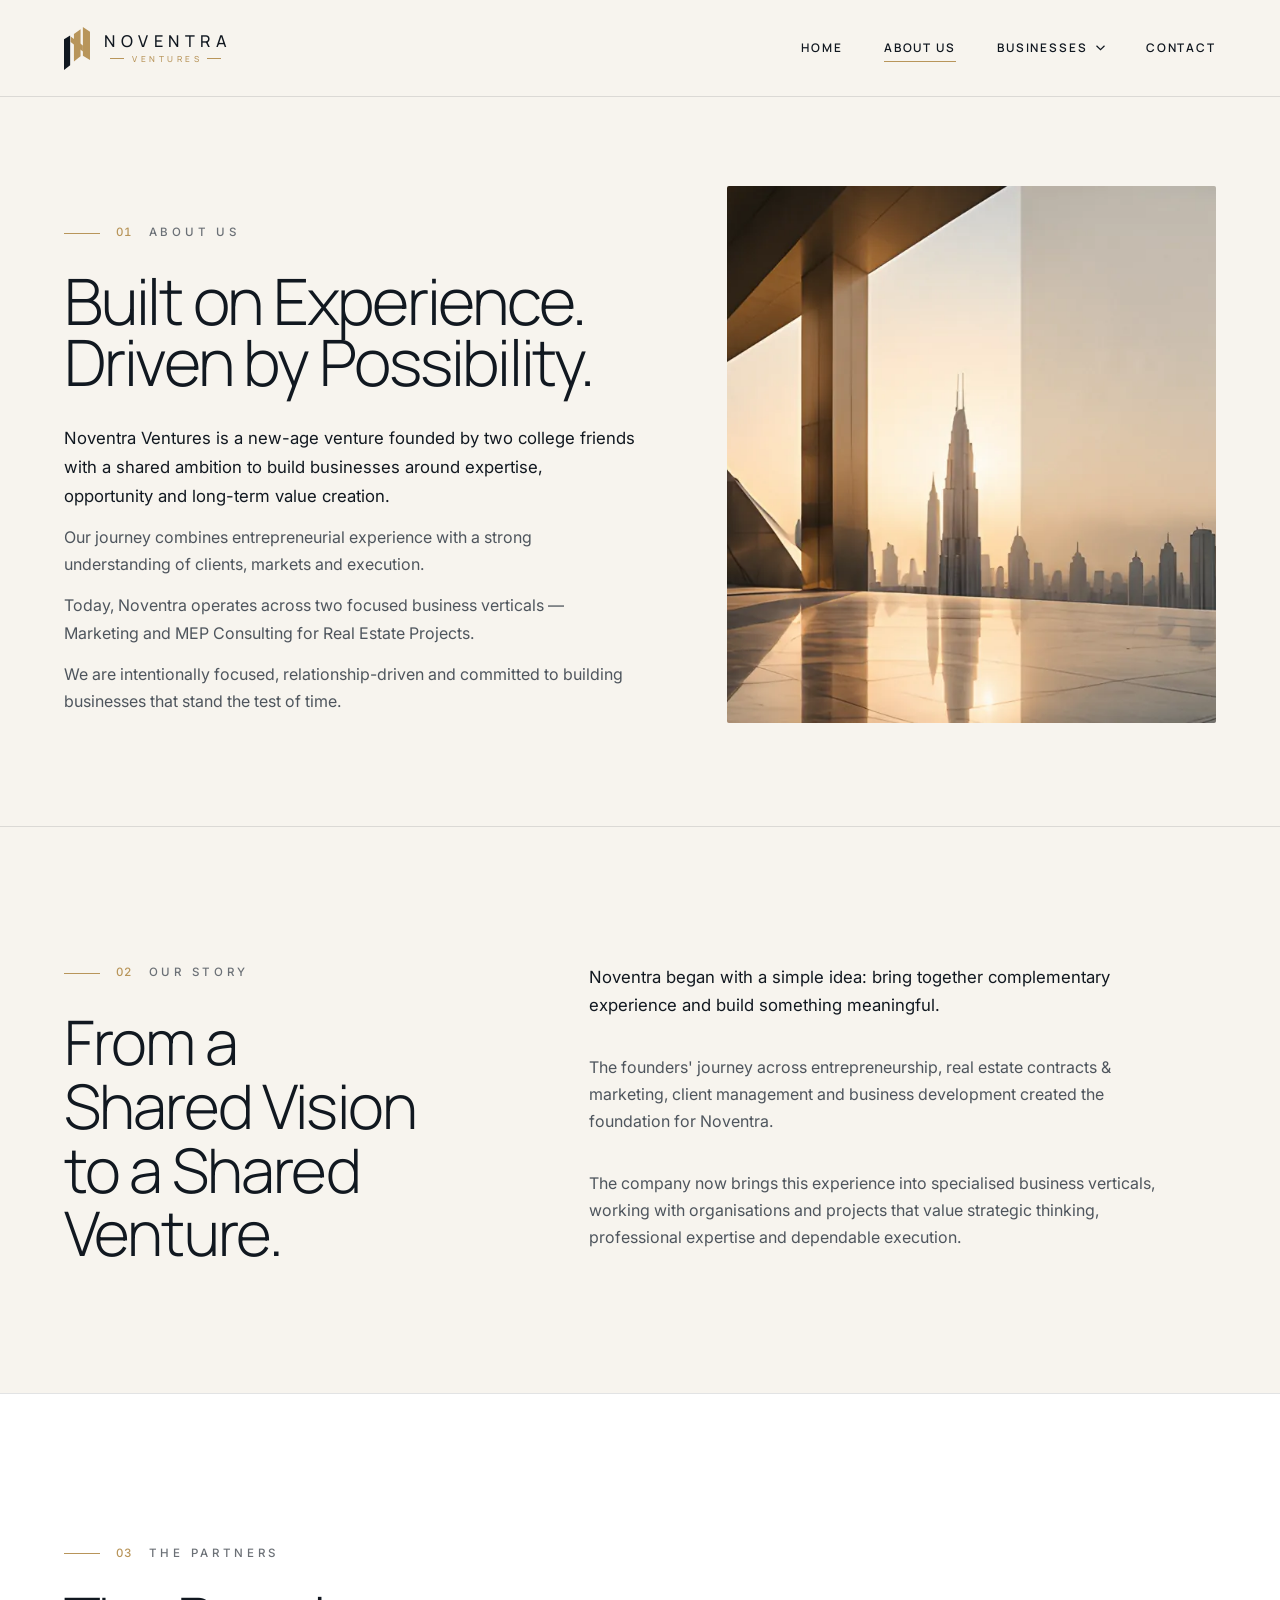
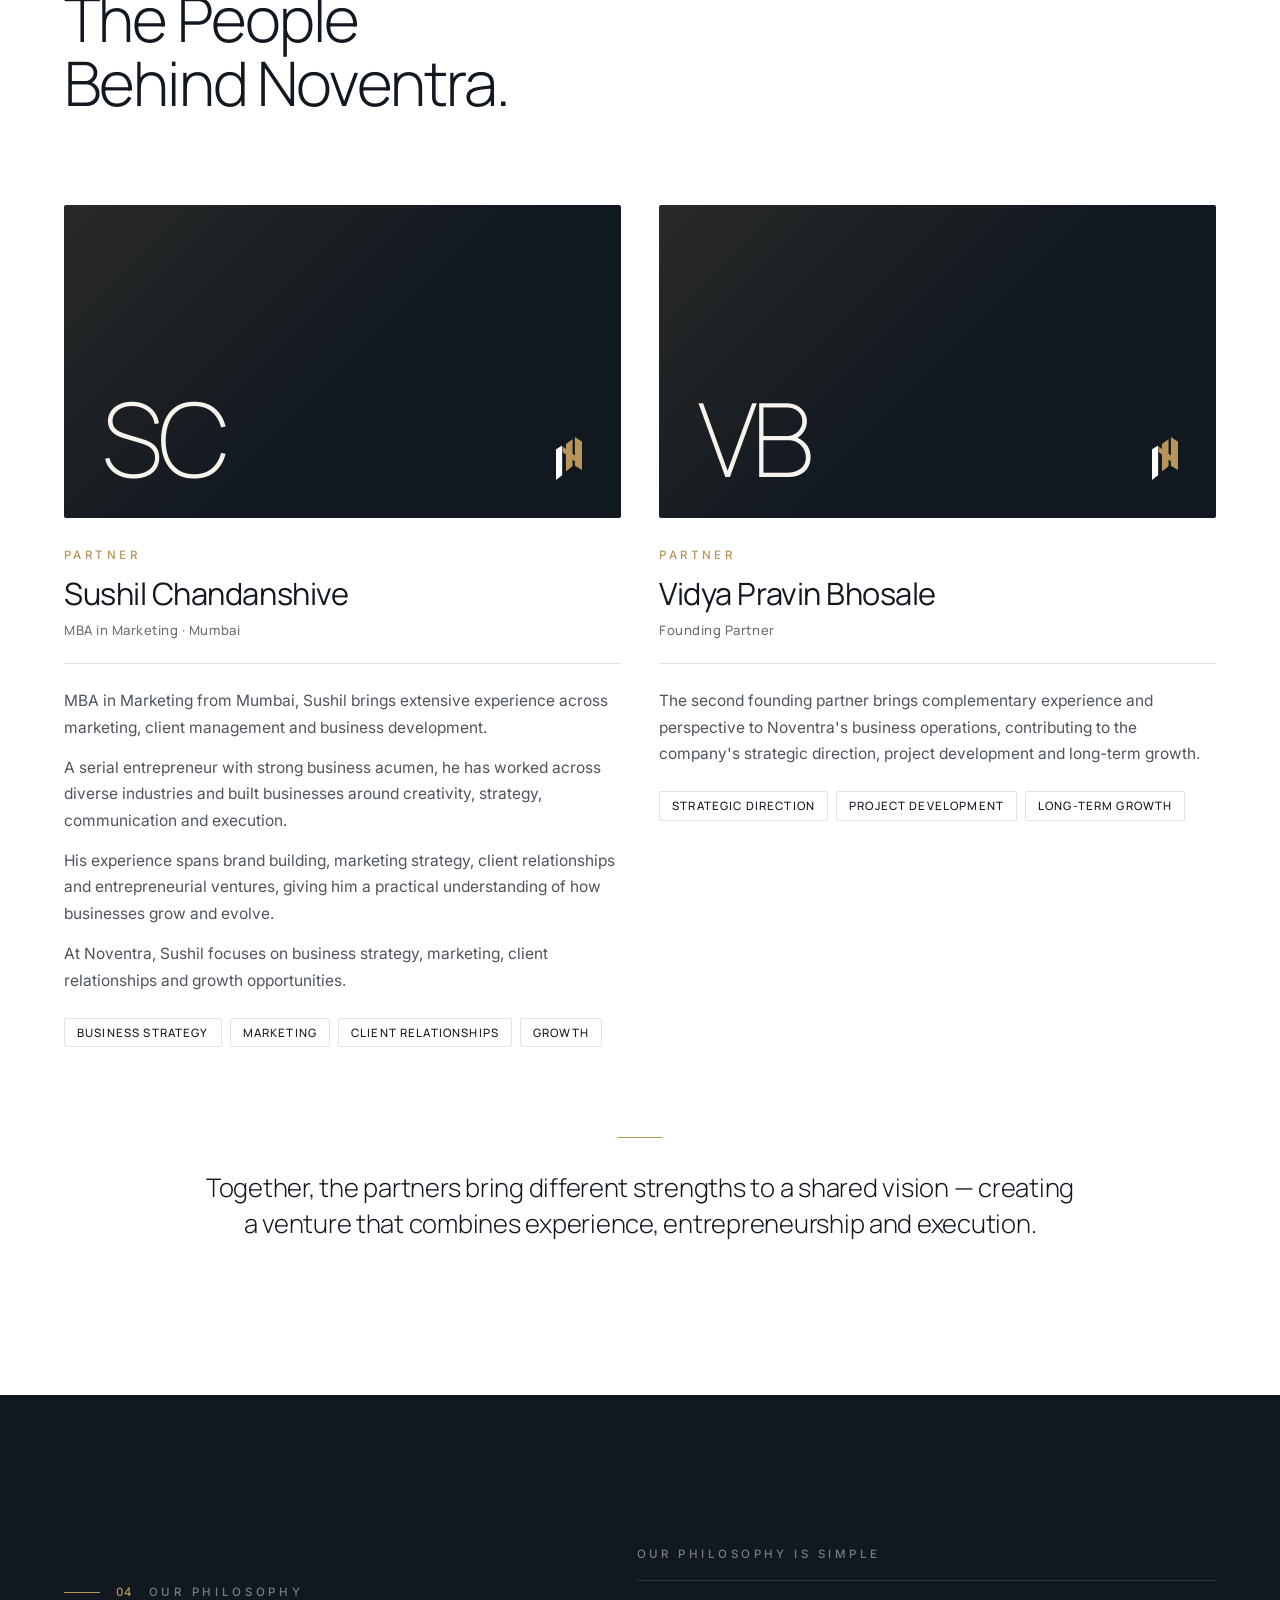
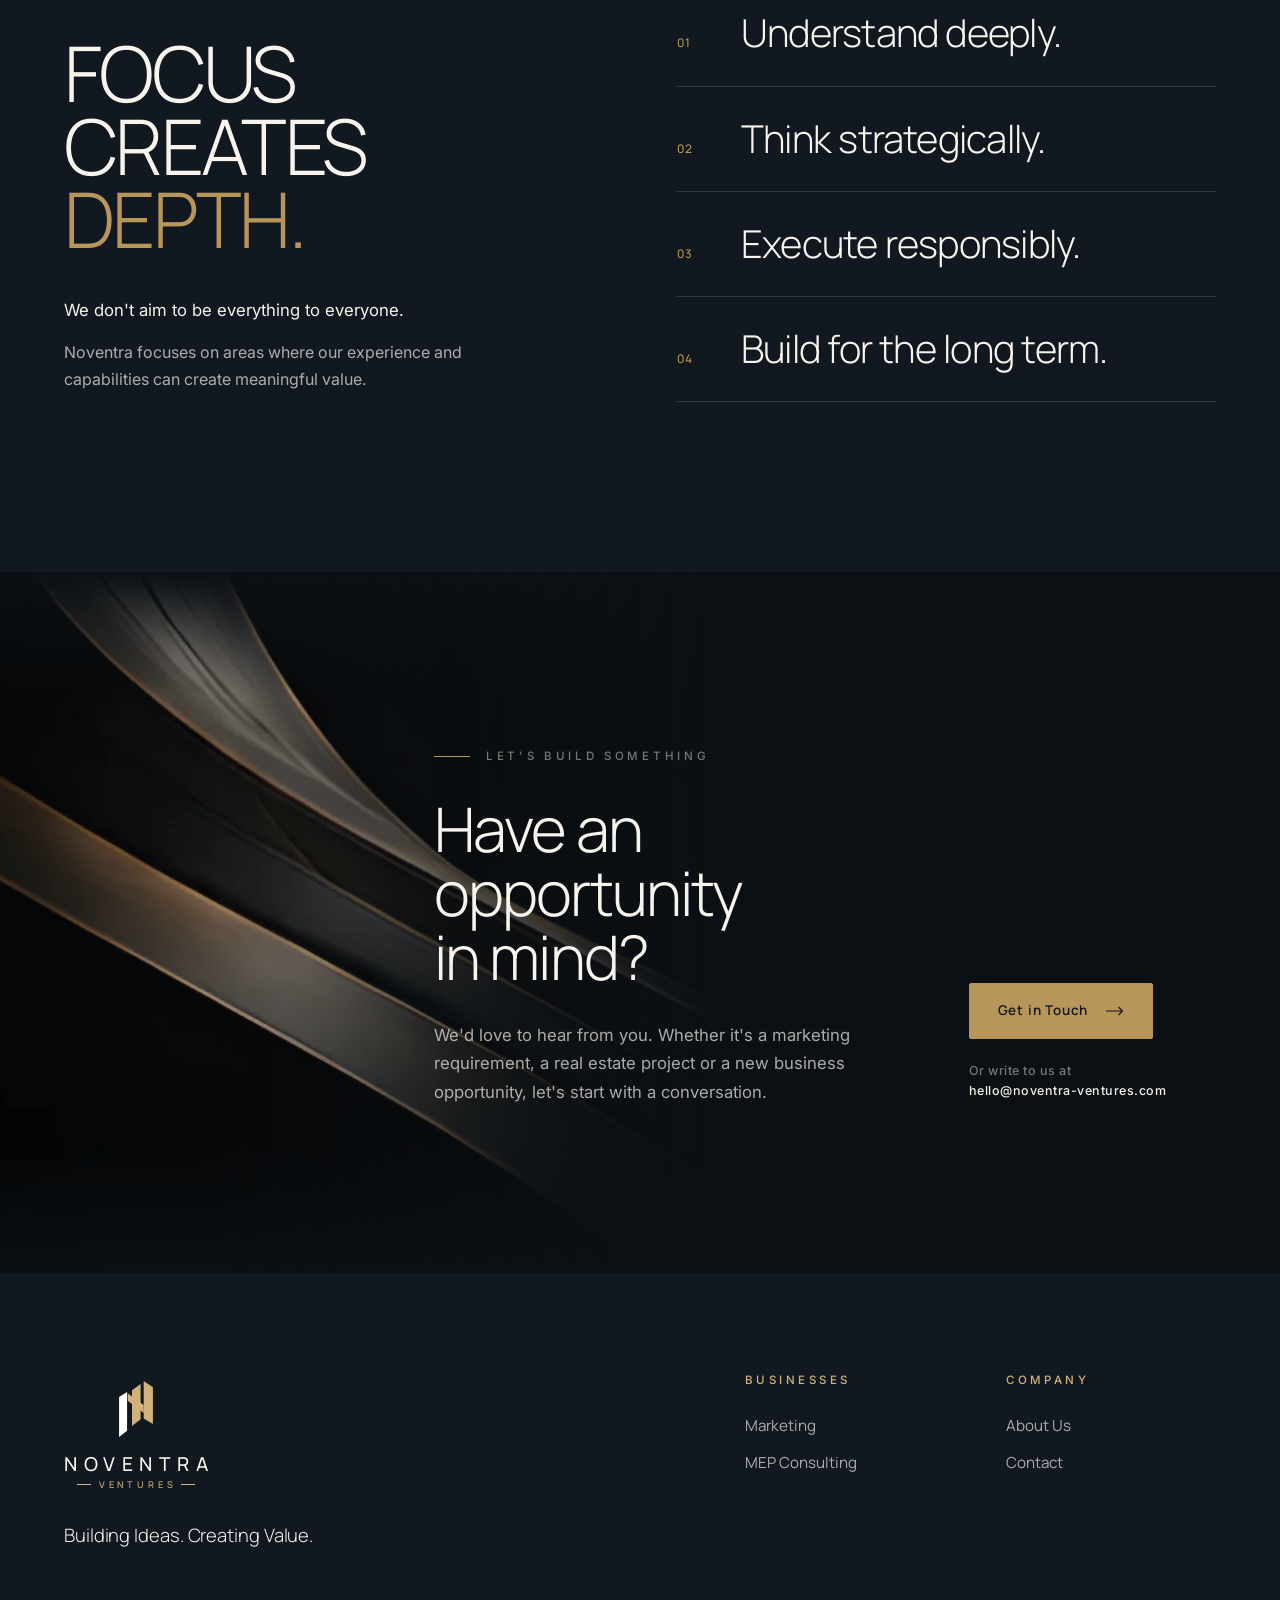
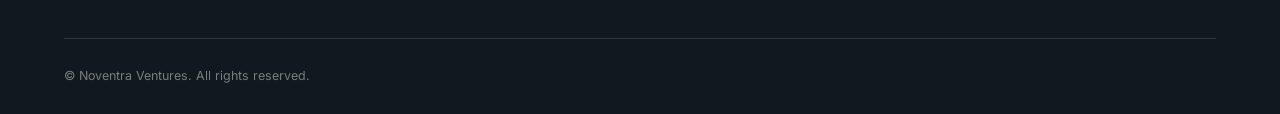
==== about.html @ 3c453032 "Add files via upload" ====
<!DOCTYPE html>
<html lang="en">
<head>
  <meta charset="utf-8">
  <meta name="viewport" content="width=device-width, initial-scale=1, viewport-fit=cover">
  <title>About Us — Noventra Ventures</title>
  <meta name="description" content="About Noventra Ventures: our introduction, our story, the partners and our philosophy.">
  <meta name="theme-color" content="#111820">
  <meta property="og:type" content="website">
  <meta property="og:title" content="About Us — Noventra Ventures">
  <meta property="og:description" content="About Noventra Ventures: our introduction, our story, the partners and our philosophy.">
  <meta property="og:image" content="assets/img/hero-1600.jpg">
  <meta name="twitter:card" content="summary_large_image">
  <link rel="icon" type="image/svg+xml" href="assets/img/noventra-symbol.svg">
  <link rel="preconnect" href="https://fonts.googleapis.com">
  <link rel="preconnect" href="https://fonts.gstatic.com" crossorigin>
  <link rel="stylesheet" href="https://fonts.googleapis.com/css2?family=Inter:wght@400;500;600&family=Manrope:wght@300;400;500;600;700&display=swap">
  <link rel="stylesheet" href="assets/css/styles.css">
  <script type="application/ld+json">
  {"@context": "https://schema.org", "@type": "Organization", "name": "Noventra Ventures", "slogan": "Create value. Build what lasts.", "email": "hello@noventra-ventures.com", "address": {"@type": "PostalAddress", "streetAddress": "B.C. 130786, Ajman Free Zone C1 Building, Ajman Free Zone", "addressLocality": "Ajman", "addressCountry": "AE"}}
  </script>
</head>
<body class="page-inner">
  <svg width="0" height="0" style="position:absolute" aria-hidden="true" focusable="false">
    <symbol id="nv-symbol" viewBox="0 0 49.44 81.8">
      <path class="nv-ink" d="M0 81.8V23.37l11.68-7.19v56.63z"/>
      <path class="nv-gold" d="M18.88 65.62V13.48l12.58-8.99v51.24z"/>
      <path class="nv-gold" d="M35.95 54.83V0l13.49 8.99v53.93z"/>
      <path class="nv-gold" d="M12.58 28.77l23.37 17.97V35.05L12.58 17.98z"/>
    </symbol>
  </svg>

  <a class="skip-link" href="#main">Skip to content</a>

  <header class="site-header">
    <div class="container site-header__inner">
      <a class="logo" href="index.html" aria-label="Noventra Ventures — home">
        <svg class="logo__symbol" aria-hidden="true"><use href="#nv-symbol"/></svg>
        <span class="logo__word" aria-hidden="true"><span class="logo__name">Noventra</span><span class="logo__sub">Ventures</span></span>
      </a>
      <nav class="nav" aria-label="Primary">
        <ul class="nav__list">
          <li><a class="nav__link" href="index.html">Home</a></li>
          <li><a class="nav__link" href="about.html" aria-current="page">About Us</a></li>
          <li class="nav__item" data-dropdown>
            <button class="nav__link" type="button" aria-expanded="false" aria-controls="dd-businesses">Businesses<svg class="chev" viewBox="0 0 9 6" aria-hidden="true"><path d="M.5.75 4.5 4.75 8.5.75" fill="none" stroke="currentColor" stroke-width="1.2"/></svg></button>
            <div class="dropdown" id="dd-businesses">
              <a href="marketing.html"><span>01</span>Marketing</a>
              <a href="mep.html"><span>02</span>MEP Consulting</a>
            </div>
          </li>
          <li><a class="nav__link" href="contact.html">Contact</a></li>
        </ul>
      </nav>
    </div>
  </header>

  <main id="main">
    <!-- 01 Introduction -->
    <section class="page-hero" aria-labelledby="page-title">
      <div class="container page-hero__grid">
        <div class="page-hero__text">
          <p class="eyebrow"><span class="eyebrow__index">01</span> About Us</p>
          <h1 class="display page-hero__title page-hero__title--long" id="page-title"><span>Built on Experience.</span><span>Driven by Possibility.</span></h1>
          <div class="intro-copy">
            <p class="lead">Noventra Ventures is a new-age venture founded by two college friends with a shared ambition to build businesses around expertise, opportunity and long-term value creation.</p>
            <p class="body">Our journey combines entrepreneurial experience with a strong understanding of clients, markets and execution.</p>
            <p class="body">Today, Noventra operates across two focused business verticals — Marketing and MEP Consulting for Real Estate Projects.</p>
            <p class="body">We are intentionally focused, relationship-driven and committed to building businesses that stand the test of time.</p>
          </div>
        </div>
        <div class="page-hero__media">
          <picture>
            <source type="image/webp" srcset="assets/img/who-700.webp 700w, assets/img/who-1200.webp 1200w" sizes="(max-width: 960px) 100vw, 45vw">
            <img src="assets/img/who-1200.jpg" srcset="assets/img/who-700.jpg 700w, assets/img/who-1200.jpg 1200w" sizes="(max-width: 960px) 100vw, 45vw" width="1200" height="1175" alt="A stone-clad terrace framing the Dubai skyline at sunrise" fetchpriority="high" style="object-position: 35% 50%">
          </picture>
        </div>
      </div>
    </section>

    <!-- 02 Our story -->
    <section class="story" aria-labelledby="story-title">
      <div class="container story__grid">
        <div>
          <p class="eyebrow reveal"><span class="eyebrow__index">02</span> Our Story</p>
          <h2 class="h2 reveal" id="story-title" data-delay="1"><span>From a Shared Vision</span><span>to a Shared Venture.</span></h2>
        </div>
        <div class="story__body">
          <p class="lead reveal">Noventra began with a simple idea: bring together complementary experience and build something meaningful.</p>
          <p class="body reveal" data-delay="1">The founders' journey across entrepreneurship, real estate contracts &amp; marketing, client management and business development created the foundation for Noventra.</p>
          <p class="body reveal" data-delay="1">The company now brings this experience into specialised business verticals, working with organisations and projects that value strategic thinking, professional expertise and dependable execution.</p>
        </div>
      </div>
    </section>

    <!-- 03 The partners -->
    <section class="partners" aria-labelledby="partners-title">
      <div class="container">
        <div class="partners__head">
          <p class="eyebrow reveal"><span class="eyebrow__index">03</span> The Partners</p>
          <h2 class="h2 reveal" id="partners-title" data-delay="1"><span>The People</span><span>Behind Noventra.</span></h2>
        </div>

        <div class="partners__grid">
          <article class="partner reveal" aria-labelledby="partner-sushil">
            <div class="partner__mark" aria-hidden="true">
              <span class="partner__initials">SC</span>
              <svg class="partner__symbol"><use href="#nv-symbol"/></svg>
            </div>
            <div class="partner__body">
              <p class="partner__role">Partner</p>
              <h3 class="partner__name" id="partner-sushil">Sushil Chandanshive</h3>
              <p class="partner__cred">MBA in Marketing · Mumbai</p>
              <div class="partner__text">
                <p>MBA in Marketing from Mumbai, Sushil brings extensive experience across marketing, client management and business development.</p>
                <p>A serial entrepreneur with strong business acumen, he has worked across diverse industries and built businesses around creativity, strategy, communication and execution.</p>
                <p>His experience spans brand building, marketing strategy, client relationships and entrepreneurial ventures, giving him a practical understanding of how businesses grow and evolve.</p>
                <p>At Noventra, Sushil focuses on business strategy, marketing, client relationships and growth opportunities.</p>
              </div>
              <ul class="partner__focus" aria-label="Focus areas">
                <li>Business Strategy</li><li>Marketing</li><li>Client Relationships</li><li>Growth</li>
              </ul>
            </div>
          </article>

          <article class="partner reveal" data-delay="2" aria-labelledby="partner-vidya">
            <div class="partner__mark" aria-hidden="true">
              <span class="partner__initials">VB</span>
              <svg class="partner__symbol"><use href="#nv-symbol"/></svg>
            </div>
            <div class="partner__body">
              <p class="partner__role">Partner</p>
              <h3 class="partner__name" id="partner-vidya">Vidya Pravin Bhosale</h3>
              <p class="partner__cred">Founding Partner</p>
              <div class="partner__text">
                <p>The second founding partner brings complementary experience and perspective to Noventra's business operations, contributing to the company's strategic direction, project development and long-term growth.</p>
              </div>
              <ul class="partner__focus" aria-label="Focus areas">
                <li>Strategic Direction</li><li>Project Development</li><li>Long-Term Growth</li>
              </ul>
            </div>
          </article>
        </div>

        <p class="partners__together reveal">Together, the partners bring different strengths to a shared vision — creating a venture that combines experience, entrepreneurship and execution.</p>
      </div>
    </section>

    <!-- 04 Our philosophy -->
    <section class="philosophy on-dark" aria-labelledby="philosophy-title">
      <div class="container philosophy__grid">
        <div class="philosophy__intro">
          <p class="eyebrow reveal"><span class="eyebrow__index">04</span> Our Philosophy</p>
          <h2 class="display philosophy__title reveal" id="philosophy-title" data-delay="1"><span>Focus</span><span>Creates</span><span class="accent">Depth.</span></h2>
          <p class="lead reveal" data-delay="2">We don't aim to be everything to everyone.</p>
          <p class="body reveal" data-delay="2">Noventra focuses on areas where our experience and capabilities can create meaningful value.</p>
        </div>
        <div class="philosophy__principles reveal" data-delay="2">
          <p class="philosophy__label">Our philosophy is simple</p>
          <ol>
            <li><span>01</span>Understand deeply.</li>
            <li><span>02</span>Think strategically.</li>
            <li><span>03</span>Execute responsibly.</li>
            <li><span>04</span>Build for the long term.</li>
          </ol>
        </div>
      </div>
    </section>

    <section class="cta cta-band on-dark" id="talk" data-tone="dark" aria-labelledby="talk-title">
      <div class="cta__media" aria-hidden="true">
        <picture>
          <source type="image/webp" srcset="assets/img/cta-1000.webp">
          <img src="assets/img/cta-1000.jpg" width="1000" height="690" alt="" loading="lazy" decoding="async">
        </picture>
      </div>
      <div class="container cta-band__grid">
        <div class="cta-band__copy">
          <p class="eyebrow reveal">Let's Build Something</p>
          <h2 class="h2 reveal" id="talk-title" data-delay="1"><span>Have an opportunity</span><span>in mind?</span></h2>
          <p class="lead reveal" data-delay="2">We'd love to hear from you. Whether it's a marketing requirement, a real estate project or a new business opportunity, let's start with a conversation.</p>
        </div>
        <div class="cta-band__action reveal" data-delay="2">
          <a class="btn btn--gold" href="contact.html">Get in Touch <svg class="arrow" viewBox="0 0 18 10" aria-hidden="true"><path d="M0 5h16.5M12.5 1l4 4-4 4" fill="none" stroke="currentColor" stroke-width="1.2"/></svg></a>
          <p class="cta-band__mail">Or write to us at<br><span>hello@noventra-ventures.com</span></p>
        </div>
      </div>
    </section>
  </main>

  <footer class="site-footer on-dark">
    <div class="container">
      <div class="footer__grid">
        <div class="footer__brand">
          <a class="logo logo--reverse logo--stacked" href="index.html" aria-label="Noventra Ventures — home">
        <svg class="logo__symbol" aria-hidden="true"><use href="#nv-symbol"/></svg>
        <span class="logo__word" aria-hidden="true"><span class="logo__name">Noventra</span><span class="logo__sub">Ventures</span></span>
      </a>
          <p class="footer__tagline">Building Ideas. Creating Value.</p>
        </div>
        <div class="footer__col">
          <h2>Businesses</h2>
          <ul>
            <li><a href="marketing.html">Marketing</a></li>
            <li><a href="mep.html">MEP Consulting</a></li>
          </ul>
        </div>
        <div class="footer__col">
          <h2>Company</h2>
          <ul>
            <li><a href="about.html">About Us</a></li>
            <li><a href="contact.html">Contact</a></li>
          </ul>
        </div>
      </div>
      <div class="footer__bar">
        <p>© Noventra Ventures. All rights reserved.</p>
      </div>
    </div>
  </footer>

  <script src="assets/js/main.js" defer></script>
</body>
</html>
---- assets/css/styles.css ----
/* =========================================================================
   Noventra Ventures — Homepage
   Layout concept: an architectural 12-column grid where ivory editorial
   space alternates with ink "vault" sections; type carries the weight,
   imagery is cropped like architectural plates, gold appears only as rule,
   numeral and single action.
   ========================================================================= */

:root {
  /* Brand palette (Brand Guidelines v1.0) */
  --ink: #111820;            /* Noventra Ink — headings, navigation, dark surfaces */
  --ink-deep: #0B1015;       /* deeper ink for layered dark sections */
  --gold: #B8955A;           /* Champagne Gold — rules, highlights, key action */
  --gold-light: #D1B27A;     /* Light Gold — emphasis on dark */
  --ivory: #F7F4EE;          /* Warm Ivory — primary editorial ground */
  --white: #FFFFFF;          /* Pure White — clean surfaces */
  --mist: #EEEAE1;           /* Mist — secondary surfaces, dividers */

  /* Derived neutrals (hue-biased toward ink) */
  --text: #111820;
  --text-muted: #4E555D;
  --text-soft: #6B7076;
  --on-dark: #F7F4EE;
  --on-dark-muted: rgba(247, 244, 238, 0.68);
  --on-dark-soft: rgba(247, 244, 238, 0.46);
  --rule: rgba(17, 24, 32, 0.12);
  --rule-dark: rgba(247, 244, 238, 0.14);

  /* Type */
  --font-display: "Manrope", "Avenir Next", "Segoe UI", system-ui, sans-serif;
  --font-body: "Inter", "Helvetica Neue", Arial, system-ui, sans-serif;

  --fs-hero: clamp(3.4rem, 8.2vw, 7.75rem);
  --fs-display: clamp(3.1rem, 7vw, 6.75rem);
  --fs-h2: clamp(2.4rem, 4.8vw, 4.4rem);
  --fs-h3: clamp(1.15rem, 1.4vw, 1.35rem);
  --fs-lead: clamp(1.05rem, 1.2vw, 1.2rem);
  --fs-body: 1rem;
  --fs-small: 0.875rem;
  --fs-label: 0.72rem;

  /* Space & grid */
  --gutter: clamp(20px, 5vw, 80px);
  --maxw: 1400px;
  --section-y: clamp(96px, 12vw, 176px);
  --radius: 2px;
  --header-h: 96px;

  /* Motion */
  --ease: cubic-bezier(0.22, 0.61, 0.36, 1);
  --dur: 200ms;
  --dur-slow: 250ms;

  color-scheme: light;
}

/* ---------- Base ---------- */
*, *::before, *::after { box-sizing: border-box; }
html { scroll-behavior: smooth; -webkit-text-size-adjust: 100%; }
body {
  margin: 0;
  background: var(--ivory);
  color: var(--text);
  font-family: var(--font-body);
  font-size: var(--fs-body);
  line-height: 1.7;
  -webkit-font-smoothing: antialiased;
  -moz-osx-font-smoothing: grayscale;
  text-rendering: optimizeLegibility;
  overflow-x: hidden;
}
img { display: block; max-width: 100%; height: auto; }
a { color: inherit; text-decoration: none; }
h1, h2, h3, p, ul { margin: 0; }
ul { padding: 0; list-style: none; }
button { font: inherit; color: inherit; background: none; border: 0; cursor: pointer; padding: 0; }
:focus-visible { outline: 1px solid var(--gold); outline-offset: 4px; }
::selection { background: var(--gold-light); color: var(--ink); }

.visually-hidden {
  position: absolute !important; width: 1px; height: 1px; overflow: hidden;
  clip: rect(0 0 0 0); clip-path: inset(50%); white-space: nowrap;
}
.skip-link {
  position: fixed; top: 12px; left: 12px; z-index: 200;
  padding: 12px 18px; background: var(--ink); color: var(--ivory);
  font: 600 var(--fs-small)/1 var(--font-display); letter-spacing: .04em;
  transform: translateY(-160%); transition: transform var(--dur) var(--ease);
}
.skip-link:focus { transform: none; }

.container {
  width: 100%;
  max-width: calc(var(--maxw) + var(--gutter) * 2);
  margin-inline: auto;
  padding-inline: var(--gutter);
}

/* ---------- Typographic components ---------- */
.eyebrow {
  display: inline-flex; align-items: center; gap: 16px;
  font: 500 var(--fs-label)/1 var(--font-body);
  letter-spacing: 0.32em; text-transform: uppercase;
  color: var(--text-soft);
}
.eyebrow::before {
  content: ""; width: 36px; height: 1px; background: var(--gold); flex: none;
}
.eyebrow__index { color: var(--gold); letter-spacing: .12em; font-variant-numeric: tabular-nums; }
.on-dark .eyebrow { color: var(--on-dark-soft); }

.display {
  font-family: var(--font-display);
  font-weight: 300;
  letter-spacing: -0.035em;
  line-height: 0.95;
  text-wrap: balance;
}
.h2 {
  font-family: var(--font-display);
  font-weight: 300;
  font-size: var(--fs-h2);
  line-height: 1.04;
  letter-spacing: -0.03em;
  text-wrap: balance;
}
.h2 span { display: block; }
.lead { font-size: var(--fs-lead); line-height: 1.7; color: var(--text-muted); max-width: 34em; }
.body { color: var(--text-muted); max-width: 36em; }
.on-dark .lead, .on-dark .body { color: var(--on-dark-muted); }

.rule-gold { display: block; width: 44px; height: 1px; background: var(--gold); }

/* ---------- Buttons & links ---------- */
.btn {
  --btn-bg: var(--ink); --btn-fg: var(--ivory); --btn-arrow: var(--gold-light);
  display: inline-flex; align-items: center; gap: 18px;
  min-height: 56px; padding: 0 28px;
  background: var(--btn-bg); color: var(--btn-fg);
  border: 1px solid var(--btn-bg); border-radius: var(--radius);
  font: 600 0.84rem/1 var(--font-display); letter-spacing: 0.06em;
  transition: background-color var(--dur) var(--ease), color var(--dur) var(--ease), border-color var(--dur) var(--ease);
}
.btn:hover { --btn-bg: #1E2833; }
.btn--gold { --btn-bg: var(--gold); --btn-fg: var(--ink); --btn-arrow: var(--ink); }
.btn--gold:hover { --btn-bg: var(--gold-light); }
.btn--outline {
  background: transparent; color: var(--ink); border-color: rgba(17,24,32,.28); --btn-arrow: var(--ink);
}
.btn--outline:hover { border-color: var(--ink); background: transparent; }

.arrow {
  width: 18px; height: 10px; flex: none; color: var(--btn-arrow, currentColor);
  transition: transform var(--dur) var(--ease);
}
.btn:hover .arrow, .link:hover .arrow, .card:hover .link .arrow { transform: translateX(5px); }

.link {
  position: relative; display: inline-flex; align-items: center; gap: 14px;
  padding-block: 10px;
  font: 600 0.84rem/1 var(--font-display); letter-spacing: 0.06em;
  color: var(--ink);
}
.link::after {
  content: ""; position: absolute; left: 0; right: 0; bottom: 0; height: 1px;
  background: currentColor; opacity: .25;
}
.link::before {
  content: ""; position: absolute; left: 0; bottom: 0; height: 1px; width: 100%;
  background: var(--gold); transform: scaleX(.38); transform-origin: left;
  transition: transform var(--dur-slow) var(--ease); z-index: 1;
}
.link:hover::before, .card:hover .link::before { transform: scaleX(1); }
.on-dark .link { color: var(--on-dark); }

/* ---------- Header ---------- */
main [id] { scroll-margin-top: 76px; }
#home { scroll-margin-top: 0; }
.site-header {
  position: fixed; inset: 0 0 auto 0; z-index: 100;
  padding-top: env(safe-area-inset-top, 0px);
  transition: background-color var(--dur-slow) var(--ease), box-shadow var(--dur-slow) var(--ease), transform var(--dur-slow) var(--ease);
}
.site-header.is-scrolled {
  background: rgba(247, 244, 238, 0.92);
  backdrop-filter: saturate(140%) blur(14px);
  -webkit-backdrop-filter: saturate(140%) blur(14px);
  box-shadow: 0 1px 0 var(--rule);
}
.site-header__inner {
  display: flex; align-items: center; justify-content: space-between; gap: 32px;
  height: var(--header-h);
  transition: height var(--dur-slow) var(--ease);
}
.site-header.is-scrolled .site-header__inner { height: 76px; }
/* Logo — symbol is the exact vector from the guidelines; wordmark set in Manrope */
.logo { --logo-ink: var(--ink); --logo-gold: var(--gold); --logo-text: var(--ink);
  display: inline-flex; align-items: center; gap: 14px; flex: none; padding: 6px 0; color: var(--logo-text); }
.logo__symbol { width: 26px; height: 43px; flex: none; }
#nv-symbol .nv-ink { fill: var(--logo-ink, #111820); }
#nv-symbol .nv-gold { fill: var(--logo-gold, #B8955A); }
.logo__word { display: grid; justify-items: center; gap: 5px; }
.logo__name { font: 500 1.02rem/1 var(--font-display); letter-spacing: .34em; margin-right: -.34em; text-transform: uppercase; }
.logo__sub { display: inline-flex; align-items: center; gap: 8px; font: 500 .52rem/1 var(--font-display); letter-spacing: .42em; text-transform: uppercase; color: var(--logo-gold); }
.logo__sub::before, .logo__sub::after { content: ""; width: 14px; height: 1px; background: var(--logo-gold); }
.logo__sub::after { margin-left: -.42em; }
.logo--reverse { --logo-ink: var(--white); --logo-gold: var(--gold-light); --logo-text: var(--ivory); }
.logo--stacked { flex-direction: column; gap: 18px; }
.logo--stacked .logo__symbol { width: 34px; height: 56px; }
.logo--stacked .logo__name { font-size: 1.2rem; }
.logo--stacked .logo__sub { font-size: .58rem; }

.nav { display: flex; align-items: center; gap: clamp(28px, 3.4vw, 52px); }
.nav__list { display: flex; align-items: center; gap: clamp(26px, 3.2vw, 48px); }
.nav__link {
  position: relative; display: inline-flex; align-items: center; gap: 8px;
  padding: 10px 0;
  font: 600 0.74rem/1 var(--font-display); letter-spacing: 0.16em; text-transform: uppercase; color: var(--ink);
}
.nav__link::after {
  content: ""; position: absolute; left: 0; bottom: 2px; height: 1px; width: 100%;
  background: var(--gold); transform: scaleX(0); transform-origin: left;
  transition: transform var(--dur-slow) var(--ease);
}
.nav__link:hover::after, .nav__link[aria-current="page"]::after { transform: scaleX(1); }
.menu-toggle {
  display: none; align-items: center; gap: 12px; height: 44px; padding: 0 2px;
  font: 600 0.75rem/1 var(--font-display); letter-spacing: .2em; text-transform: uppercase;
}
.menu-toggle__bars { position: relative; width: 26px; height: 10px; }
.menu-toggle__bars::before, .menu-toggle__bars::after {
  content: ""; position: absolute; left: 0; right: 0; height: 1.5px; background: var(--ink);
  transition: transform var(--dur) var(--ease), top var(--dur) var(--ease);
}
.menu-toggle__bars::before { top: 0; }
.menu-toggle__bars::after { top: 8px; }

/* Mobile menu */
.mobile-menu {
  position: fixed; inset: 0; z-index: 150;
  display: flex; flex-direction: column;
  padding: calc(env(safe-area-inset-top, 0px) + 20px) var(--gutter) calc(env(safe-area-inset-bottom, 0px) + 32px);
  background: var(--ink); color: var(--on-dark);
  opacity: 0; visibility: hidden;
  transition: opacity var(--dur-slow) var(--ease), visibility 0s linear var(--dur-slow);
}
.mobile-menu.is-open { opacity: 1; visibility: visible; transition-delay: 0s; }
.mobile-menu__top { display: flex; align-items: center; justify-content: space-between; height: 56px; }
.mobile-menu__top img { height: 32px; width: auto; }
.mobile-menu__close { display: inline-flex; align-items: center; gap: 12px; height: 44px; font: 600 .75rem/1 var(--font-display); letter-spacing: .2em; text-transform: uppercase; color: var(--on-dark); }
.mobile-menu__close svg { width: 16px; height: 16px; }
.mobile-menu__nav { margin-top: auto; margin-bottom: auto; padding-block: 40px; }
.mobile-menu__nav li { border-top: 1px solid var(--rule-dark); }
.mobile-menu__nav li:last-child { border-bottom: 1px solid var(--rule-dark); }
.mobile-menu__nav a {
  display: flex; align-items: baseline; justify-content: space-between; padding: 22px 0;
  font: 300 clamp(2rem, 9vw, 2.75rem)/1 var(--font-display); letter-spacing: -0.02em;
}
.mobile-menu__nav a span { font: 500 .72rem/1 var(--font-body); color: var(--gold-light); letter-spacing: .14em; }
.mobile-menu__foot { display: grid; gap: 22px; }
.mobile-menu__foot p { font-size: var(--fs-small); color: var(--on-dark-muted); }

/* ---------- Section indicator ---------- */
.indicator {
  position: fixed; right: clamp(20px, 2.4vw, 40px); top: 50%; z-index: 90;
  transform: translateY(-50%);
  display: none; flex-direction: column; gap: 14px;
  --ind: var(--ink); --ind-soft: rgba(17,24,32,.35);
  transition: opacity var(--dur-slow) var(--ease);
}
.indicator[data-tone="dark"] { --ind: var(--ivory); --ind-soft: rgba(247,244,238,.4); }
.indicator a {
  display: flex; align-items: center; justify-content: flex-end; gap: 10px;
  font: 500 0.68rem/1 var(--font-display); letter-spacing: .12em; font-variant-numeric: tabular-nums;
  color: var(--ind-soft); transition: color var(--dur) var(--ease);
}
.indicator a::after {
  content: ""; width: 10px; height: 1px; background: currentColor;
  transition: width var(--dur-slow) var(--ease), background-color var(--dur) var(--ease);
}
.indicator a:hover { color: var(--ind); }
.indicator a.is-active { color: var(--ind); }
.indicator a.is-active::after { width: 28px; background: var(--gold); }
.indicator a::before { content: attr(data-label); opacity: 0; transform: translateX(6px); font-size: .62rem; letter-spacing: .24em; text-transform: uppercase; transition: opacity var(--dur) var(--ease), transform var(--dur) var(--ease); }
.indicator a.is-active::before, .indicator a:hover::before { opacity: 1; transform: none; }

/* ---------- 01 Hero ---------- */
.hero {
  position: relative; isolation: isolate;
  min-height: clamp(660px, 100svh, 980px);
  display: flex; align-items: center;
  padding-block: calc(var(--header-h) + 48px) 96px;
  overflow: hidden;
  background: var(--ivory);
}
.hero__media {
  position: absolute; z-index: -1; top: 0; right: 0; bottom: 0; width: 66%;
}
.hero__media picture, .hero__media img { width: 100%; height: 100%; }
.hero__media img { object-fit: cover; object-position: 55% 30%; }
.hero__media::before {
  content: ""; position: absolute; inset: 0; z-index: 1;
  background:
    linear-gradient(90deg, var(--ivory) 0%, rgba(247,244,238,.86) 14%, rgba(247,244,238,.35) 34%, rgba(247,244,238,0) 52%),
    linear-gradient(180deg, rgba(247,244,238,.55) 0%, rgba(247,244,238,0) 22%);
}
.hero__content { position: relative; max-width: 640px; }
.hero__content .eyebrow { margin-bottom: 34px; letter-spacing: .48em; color: var(--ink); }
.hero__title {
  font-size: var(--fs-hero);
  text-transform: uppercase;
  color: var(--ink);
}
.hero__title span { display: block; }
.hero__title .dot { display: inline; color: var(--gold); }
.hero__lead { margin-top: 36px; max-width: 31em; color: var(--ink); font-size: var(--fs-lead); }
.hero__more { margin-top: 16px; max-width: 34em; color: var(--text-muted); font-size: .98rem; }
.hero__tagline { display: flex; flex-wrap: wrap; gap: 6px 18px; margin-top: 28px; font: 600 .72rem/1.4 var(--font-display); letter-spacing: .18em; text-transform: uppercase; color: var(--ink); }
.hero__tagline span { display: inline-flex; align-items: center; gap: 18px; }
.hero__tagline span + span::before { content: ""; width: 5px; height: 5px; border-radius: 50%; background: var(--gold); }
.hero__actions { display: flex; flex-wrap: wrap; align-items: center; gap: 20px 40px; margin-top: 40px; }

.hero__meta {
  position: absolute; left: var(--gutter); right: var(--gutter); bottom: 34px;
  display: flex; justify-content: space-between; align-items: center; gap: 24px;
  max-width: var(--maxw); margin-inline: auto;
  font: 500 0.68rem/1.4 var(--font-body); letter-spacing: .24em; text-transform: uppercase;
  color: var(--text-soft);
}
.hero__meta .coords { color: var(--on-dark); text-shadow: 0 1px 12px rgba(0,0,0,.4); font-variant-numeric: tabular-nums; }
.scroll-cue { display: inline-flex; align-items: center; gap: 14px; color: var(--ink); }
.scroll-cue i { display: block; width: 1px; height: 34px; background: linear-gradient(var(--gold), rgba(184,149,90,0)); }

/* ---------- 02 Who we are ---------- */
.who { background: var(--ivory); }
.who__grid { display: grid; grid-template-columns: minmax(0, 1fr) minmax(0, 1fr); min-height: 760px; }
.who__text {
  display: flex; flex-direction: column; justify-content: center;
  padding: var(--section-y) clamp(32px, 6vw, 112px) var(--section-y) max(var(--gutter), calc((100vw - var(--maxw)) / 2));
}
.who__text .h2 { margin-top: 36px; }
.who__text .rule-gold { margin: 40px 0; }
.who__text .body + .body { margin-top: 18px; }
.criteria { margin-top: 48px; max-width: 36em; }
.criteria__label { font: 500 var(--fs-label)/1 var(--font-body); letter-spacing: .28em; text-transform: uppercase; color: var(--text-soft); margin-bottom: 18px; }
.criteria dl { margin: 0; border-top: 1px solid var(--rule); }
.criteria__row { display: grid; grid-template-columns: minmax(0, 11em) minmax(0, 1fr); gap: 8px 24px; padding: 18px 0; border-bottom: 1px solid var(--rule); }
.criteria dt { font: 600 .98rem/1.4 var(--font-display); color: var(--ink); }
.criteria dd { margin: 0; font-size: .94rem; line-height: 1.6; color: var(--text-muted); }
.who__text .link, .who__cta { margin-top: 44px; align-self: flex-start; }
.who__text .body + .body { margin-top: 16px; }

.who__media { position: relative; overflow: hidden; margin: 0; background: var(--mist); }
.who__media picture, .who__media img { width: 100%; height: 100%; }
.who__media img { object-fit: cover; object-position: 30% 50%; }
.who__caption {
  position: absolute; right: clamp(24px, 3.4vw, 56px); top: clamp(40px, 6vw, 96px);
  display: flex; flex-direction: column; align-items: flex-end; gap: 12px; text-align: right;
  font: 500 var(--fs-label)/1 var(--font-body); letter-spacing: .3em; text-transform: uppercase;
  color: var(--ink);
}
.who__caption li { padding: 2px 0; }
.who__caption::after { content: ""; display: block; width: 36px; height: 1px; background: var(--gold); margin-top: 10px; }

/* ---------- 03 Businesses ---------- */
.businesses { padding-block: var(--section-y); background: var(--ivory); border-top: 1px solid var(--rule); }
.section-head {
  display: grid; grid-template-columns: minmax(0, 7fr) minmax(0, 5fr); gap: 40px clamp(32px, 6vw, 96px);
  align-items: end; margin-bottom: clamp(56px, 7vw, 96px);
}
.section-head .h2 { margin-top: 32px; }
.section-head__aside { display: grid; gap: 28px; justify-items: start; padding-bottom: 8px; }

.cards { display: grid; grid-template-columns: minmax(0, 7fr) minmax(0, 5fr); gap: clamp(20px, 2vw, 32px); align-items: start; }
.card {
  position: relative; isolation: isolate; display: flex; flex-direction: column; justify-content: flex-end;
  overflow: hidden; border-radius: var(--radius);
  background: var(--ink); color: var(--on-dark);
  min-height: clamp(520px, 46vw, 680px);
}
.card--offset { margin-top: clamp(0px, 9vw, 140px); min-height: clamp(480px, 40vw, 600px); }
.card__media { position: absolute; inset: 0; z-index: -1; }
.card__media picture, .card__media img { width: 100%; height: 100%; }
.card__media img { object-fit: cover; transform: scale(1.001); transition: transform var(--dur-slow) var(--ease), filter var(--dur-slow) var(--ease); }
.card:hover .card__media img { transform: scale(1.035); }
.card__media::after {
  content: ""; position: absolute; inset: 0;
  background: linear-gradient(180deg, rgba(11,16,21,.28) 0%, rgba(11,16,21,0) 22%, rgba(11,16,21,.45) 46%, rgba(11,16,21,.86) 70%, rgba(11,16,21,.97) 100%);
}
.card__index {
  position: absolute; top: clamp(24px, 3vw, 40px); left: clamp(24px, 3vw, 44px); right: clamp(24px, 3vw, 44px);
  display: flex; justify-content: space-between; align-items: center;
  font: 500 0.72rem/1 var(--font-display); letter-spacing: .2em; color: var(--on-dark);
  font-variant-numeric: tabular-nums;
}
.card__index b { font-weight: 500; color: var(--gold-light); }
.card__index em { font-style: normal; color: var(--on-dark-muted); letter-spacing: .28em; text-transform: uppercase; font-size: .66rem; }
.card__body { padding: clamp(28px, 3.4vw, 52px) clamp(24px, 3vw, 44px); display: grid; gap: 20px; max-width: 520px; }
.card__title {
  font: 400 clamp(1.5rem, 2.3vw, 2.1rem)/1.1 var(--font-display);
  letter-spacing: .26em; text-transform: uppercase;
}
.card__text { color: var(--on-dark-muted); font-size: .98rem; }
.card__tags { display: flex; flex-wrap: wrap; gap: 8px 22px; font: 500 .7rem/1.4 var(--font-body); letter-spacing: .2em; text-transform: uppercase; color: var(--on-dark-soft); }
.card .link { justify-self: start; margin-top: 8px; color: var(--on-dark); }
.card__cover { position: absolute; inset: 0; z-index: 2; }

/* Portfolio */
.portfolio { margin-top: clamp(96px, 11vw, 160px); }
.portfolio__head { display: grid; gap: 24px; margin-bottom: 36px; }
.portfolio__title { font: 300 clamp(1.8rem, 3vw, 2.6rem)/1.1 var(--font-display); letter-spacing: -0.02em; color: var(--ink); }
.table-wrap { overflow-x: auto; -webkit-overflow-scrolling: touch; }
.portfolio__table { width: 100%; min-width: 760px; border-collapse: collapse; font-variant-numeric: tabular-nums; }
.portfolio__table th, .portfolio__table td { padding: 26px 20px 26px 0; text-align: left; vertical-align: baseline; border-bottom: 1px solid var(--rule); }
.portfolio__table thead th { padding-block: 0 16px; font: 500 var(--fs-label)/1 var(--font-body); letter-spacing: .24em; text-transform: uppercase; color: var(--text-soft); border-bottom-color: rgba(17,24,32,.28); }
.portfolio__table tbody th { font: 600 1.08rem/1.3 var(--font-display); color: var(--ink); white-space: nowrap; }
.portfolio__table td { font-size: .94rem; color: var(--text-muted); }
.portfolio__table td.num { width: 64px; font: 500 .74rem/1 var(--font-display); letter-spacing: .14em; color: var(--gold); }
.portfolio__table tbody tr { transition: background-color var(--dur) var(--ease); }
.portfolio__table tbody tr:hover { background: rgba(238, 234, 225, .6); }
.status { display: inline-flex; align-items: center; gap: 10px; font: 600 .72rem/1 var(--font-display); letter-spacing: .16em; text-transform: uppercase; color: var(--ink); white-space: nowrap; }
.status::before { content: ""; width: 6px; height: 6px; border-radius: 50%; background: var(--gold); }
.status--open { color: var(--ink); border-bottom: 1px solid var(--gold); padding-bottom: 4px; }
.status--open::before { background: transparent; border: 1px solid var(--gold); }
.portfolio__table tr.is-open th { color: var(--text-soft); font-weight: 500; }

/* ---------- 04 Approach ---------- */
.approach { background: var(--ink); color: var(--on-dark); }
.approach__grid { display: grid; grid-template-columns: minmax(0, 1fr) minmax(0, 1fr); min-height: 820px; }
.approach__text {
  display: flex; flex-direction: column; justify-content: center;
  padding: var(--section-y) clamp(32px, 6vw, 112px) var(--section-y) max(var(--gutter), calc((100vw - var(--maxw)) / 2));
}
.approach__title { margin-top: 40px; font-size: var(--fs-display); text-transform: uppercase; color: var(--on-dark); }
.approach__title span { display: block; }
.approach__title .accent { color: var(--gold); }
.approach__text .lead { margin-top: 44px; max-width: 28em; color: var(--on-dark); }
.approach__body { margin-top: 18px; max-width: 32em; }
.credo { margin-top: 36px; padding-left: 24px; border-left: 1px solid var(--gold); display: grid; gap: 10px; }
.credo li { font: 300 clamp(1.1rem, 1.5vw, 1.35rem)/1.35 var(--font-display); letter-spacing: -0.01em; color: var(--on-dark); }
.credo li:last-child { color: var(--gold-light); }
.approach__text .btn { margin-top: 52px; align-self: flex-start; }
.approach__media { position: relative; overflow: hidden; background: var(--ink-deep); }
.approach__media picture, .approach__media img { width: 100%; height: 100%; }
.approach__media img { object-fit: cover; object-position: 50% 40%; }
.approach__media::after {
  content: ""; position: absolute; inset: 0;
  background:
    linear-gradient(90deg, rgba(17,24,32,.55) 0%, rgba(17,24,32,0) 18%),
    linear-gradient(180deg, rgba(11,16,21,0) 62%, rgba(11,16,21,.88) 100%);
}
.sequence {
  position: absolute; z-index: 1; left: clamp(24px, 4vw, 64px); right: clamp(24px, 4vw, 64px); bottom: clamp(28px, 4vw, 56px);
  display: flex; flex-wrap: wrap; align-items: center; gap: 14px 14px;
  font: 500 .68rem/1 var(--font-display); letter-spacing: .2em; text-transform: uppercase; color: var(--on-dark);
}
.sequence li { display: flex; align-items: center; gap: 14px; white-space: nowrap; }
.sequence li + li::before { content: ""; width: clamp(14px, 1.6vw, 28px); height: 1px; background: var(--gold); }

/* Capabilities list (on dark) */
.caps { margin-top: 44px; max-width: 34em; border-top: 1px solid var(--rule-dark); }
.caps__row { display: grid; grid-template-columns: minmax(0, 10em) minmax(0, 1fr); gap: 8px 24px; padding: 18px 0; border-bottom: 1px solid var(--rule-dark); }
.caps__name { font: 600 .96rem/1.4 var(--font-display); color: var(--on-dark); }
.caps__text { font-size: .92rem; line-height: 1.6; color: var(--on-dark-muted); }

/* ---------- 05 Insights ---------- */
.insights { padding-block: var(--section-y); background: var(--ivory); }
.insights__grid { display: grid; grid-template-columns: repeat(3, minmax(0, 1fr)); gap: clamp(16px, 2vw, 28px); }
.insight {
  display: flex; flex-direction: column; gap: 22px; min-height: 340px;
  padding: clamp(28px, 3vw, 44px); background: var(--white); border: 1px solid var(--mist); border-radius: var(--radius);
  transition: border-color var(--dur-slow) var(--ease), transform var(--dur-slow) var(--ease);
}
.insight:hover { border-color: var(--gold-light); transform: translateY(-3px); }
.insight__meta { display: flex; align-items: center; gap: 14px; font: 500 var(--fs-label)/1 var(--font-body); letter-spacing: .24em; text-transform: uppercase; color: var(--text-soft); }
.insight__meta span { color: var(--gold); letter-spacing: .12em; font-family: var(--font-display); }
.insight__title { margin-top: auto; font: 400 clamp(1.4rem, 1.9vw, 1.75rem)/1.2 var(--font-display); letter-spacing: -0.015em; color: var(--ink); text-wrap: balance; }
.insight__text { font-size: .94rem; line-height: 1.65; color: var(--text-muted); }

/* ---------- 06 Contact ---------- */
.cta { position: relative; isolation: isolate; overflow: hidden; background: var(--ink-deep); color: var(--on-dark); padding-block: clamp(112px, 13vw, 200px); }
.cta__media { position: absolute; z-index: -1; top: 0; bottom: 0; left: 0; width: min(56%, 900px); }
.cta__media picture, .cta__media img { width: 100%; height: 100%; }
.cta__media img { object-fit: cover; object-position: 20% 50%; opacity: .85; }
.cta__media::after { content: ""; position: absolute; inset: 0; background: linear-gradient(90deg, rgba(11,16,21,0) 30%, var(--ink-deep) 100%), linear-gradient(180deg, var(--ink-deep) 0%, rgba(11,16,21,0) 18%, rgba(11,16,21,0) 82%, var(--ink-deep) 100%); }
.contact__grid { display: grid; grid-template-columns: minmax(0, 6fr) minmax(0, 5fr); gap: 48px clamp(40px, 7vw, 120px); align-items: end; }
.contact__intro .h2 { margin-top: 32px; color: var(--on-dark); }
.contact__intro .lead { margin-top: 32px; max-width: 30em; }
.details { display: grid; margin: 48px 0 0; max-width: 34em; border-top: 1px solid var(--rule-dark); }
.details div { display: grid; grid-template-columns: 8em minmax(0, 1fr); gap: 16px; padding: 16px 0; border-bottom: 1px solid var(--rule-dark); }
.details dt { font: 500 var(--fs-label)/1.8 var(--font-body); letter-spacing: .26em; text-transform: uppercase; color: var(--on-dark-soft); }
.details dd { margin: 0; font: 400 .98rem/1.6 var(--font-display); color: var(--on-dark); overflow-wrap: anywhere; }
.details a { border-bottom: 1px solid var(--rule-dark); transition: border-color var(--dur) var(--ease); }
.details a:hover { border-color: var(--gold); }

.enquiry { display: grid; gap: 26px; padding: clamp(28px, 3.4vw, 48px); background: rgba(17, 24, 32, .72); border: 1px solid var(--rule-dark); border-radius: var(--radius); backdrop-filter: blur(6px); -webkit-backdrop-filter: blur(6px); }
.enquiry__type { border: 0; margin: 0; padding: 0; min-width: 0; }
.enquiry legend, .field label { padding: 0; font: 500 var(--fs-label)/1 var(--font-body); letter-spacing: .26em; text-transform: uppercase; color: var(--on-dark-soft); }
.chips { display: flex; flex-wrap: wrap; gap: 10px; margin-top: 16px; }
.chips label { position: relative; cursor: pointer; }
.chips input { position: absolute; opacity: 0; inset: 0; margin: 0; cursor: pointer; }
.chips span { display: inline-flex; align-items: center; min-height: 40px; padding: 0 16px; border: 1px solid var(--rule-dark); border-radius: var(--radius); font: 500 .8rem/1 var(--font-display); letter-spacing: .04em; color: var(--on-dark-muted); transition: border-color var(--dur) var(--ease), color var(--dur) var(--ease), background-color var(--dur) var(--ease); }
.chips label:hover span { color: var(--on-dark); border-color: rgba(247,244,238,.4); }
.chips input:checked + span { color: var(--ink); background: var(--gold-light); border-color: var(--gold-light); }
.chips input:focus-visible + span { outline: 1px solid var(--gold); outline-offset: 3px; }
.field { display: grid; gap: 10px; }
.field input, .field textarea {
  width: 100%; padding: 10px 0 12px; background: transparent; border: 0; border-bottom: 1px solid rgba(247,244,238,.24); border-radius: 0;
  font: 400 1rem/1.5 var(--font-body); color: var(--on-dark); transition: border-color var(--dur) var(--ease);
}
.field textarea { resize: vertical; min-height: 84px; }
.field input:focus, .field textarea:focus { outline: none; border-bottom-color: var(--gold); }
.field.is-invalid input, .field.is-invalid textarea { border-bottom-color: #D98B6A; }
.enquiry__foot { display: flex; flex-wrap: wrap; align-items: center; gap: 16px 24px; margin-top: 6px; }
.enquiry__note { flex: 1 1 14em; font-size: .8rem; line-height: 1.5; color: var(--on-dark-soft); }
.enquiry__note.is-error { color: #E7A88C; }

/* ---------- Footer ---------- */
.site-footer { background: var(--ink); color: var(--on-dark); padding-top: clamp(72px, 8vw, 112px); }
.footer__grid {
  display: grid; grid-template-columns: minmax(0, 4fr) repeat(3, minmax(0, 2fr)); gap: 48px clamp(24px, 4vw, 64px);
  padding-bottom: clamp(56px, 7vw, 96px);
}
.footer__brand .logo { align-items: center; }
.footer__brand p { margin-top: 28px; font: 400 .9rem/1.6 var(--font-body); color: var(--on-dark-muted); max-width: 22em; }
.footer__col h2 { font: 500 var(--fs-label)/1 var(--font-body); letter-spacing: .3em; text-transform: uppercase; color: var(--gold-light); }
.footer__col ul { display: grid; gap: 14px; margin-top: 28px; }
.footer__col a, .footer__col li { font: 400 .95rem/1.5 var(--font-display); color: var(--on-dark-muted); }
.footer__col a { position: relative; transition: color var(--dur) var(--ease); }
.footer__col a:hover { color: var(--on-dark); }
.footer__col address span { font: 400 .95rem/1.5 var(--font-display); color: var(--on-dark-muted); }
.footer__col address { font-style: normal; display: grid; gap: 14px; margin-top: 28px; }
.footer__bar {
  display: flex; flex-wrap: wrap; justify-content: space-between; align-items: center; gap: 16px 32px;
  padding-block: 28px calc(28px + env(safe-area-inset-bottom, 0px)); border-top: 1px solid var(--rule-dark);
  font: 400 .78rem/1.5 var(--font-body); color: var(--on-dark-soft);
}
.footer__legal { display: flex; gap: 28px; }
.footer__legal a { transition: color var(--dur) var(--ease); }
.footer__legal a:hover { color: var(--on-dark); }

/* ---------- Reveal (progressive enhancement) ---------- */
.js .reveal { opacity: 0; transform: translateY(18px); transition: opacity 250ms var(--ease), transform 250ms var(--ease); }
.js .reveal.is-visible { opacity: 1; transform: none; }
.js .reveal[data-delay="1"] { transition-delay: 60ms; }
.js .reveal[data-delay="2"] { transition-delay: 120ms; }
.js .reveal[data-delay="3"] { transition-delay: 180ms; }

/* ---------- Responsive ---------- */
@media (min-width: 1180px) {
  .indicator { display: flex; }
}

@media (max-width: 1100px) {
  .contact__grid { grid-template-columns: minmax(0, 1fr) minmax(0, 1fr); }
  .insights__grid { grid-template-columns: minmax(0, 1fr) minmax(0, 1fr); }
  .insight:first-child { grid-column: 1 / -1; }
  .footer__grid { grid-template-columns: repeat(3, minmax(0, 1fr)); }
  .footer__brand { grid-column: 1 / -1; }
}

@media (max-width: 960px) {
  :root { --header-h: 76px; }
  /* Tabs stay visible on every screen: logo row + tab row */
  .site-header__inner, .site-header.is-scrolled .site-header__inner {
    height: auto; flex-wrap: wrap; gap: 0; padding-block: 14px 0;
  }
  .site-header .logo { padding-bottom: 10px; }
  .nav {
    flex: 1 0 100%; display: block;
    overflow-x: auto; scrollbar-width: none; -webkit-overflow-scrolling: touch;
    border-top: 1px solid var(--rule);
  }
  .nav::-webkit-scrollbar { display: none; }
  .nav__list { justify-content: space-between; gap: 18px; min-width: max-content; width: 100%; }
  .nav__link { padding: 15px 0 14px; font-size: .68rem; letter-spacing: .14em; white-space: nowrap; }
  .nav__link::after { bottom: 6px; }
  .menu-toggle { display: none; }
  .site-header:not(.is-scrolled) { background: rgba(247, 244, 238, .74); backdrop-filter: blur(10px); -webkit-backdrop-filter: blur(10px); }
  main [id] { scroll-margin-top: 112px; }
  .site-header .logo__symbol { width: 21px; height: 35px; }
  .site-header .logo__name { font-size: .92rem; }

  .hero { min-height: 0; display: block; padding: 0 0 72px; }
  .hero__media { position: relative; width: 100%; height: min(64svh, 620px); min-height: 400px; }
  .hero__media img { object-position: 52% 22%; }
  .hero__media::before {
    background: linear-gradient(180deg, rgba(247,244,238,.6) 0%, rgba(247,244,238,0) 22%, rgba(247,244,238,0) 62%, var(--ivory) 100%);
  }
  .hero__content { margin-top: -96px; padding-inline: var(--gutter); max-width: none; }
  .hero__content .eyebrow { margin-bottom: 24px; }
  .hero__lead { margin-top: 28px; }
  .hero__actions { margin-top: 36px; }
  .hero__meta { display: none; }

  .who__grid, .approach__grid { grid-template-columns: minmax(0, 1fr); min-height: 0; }
  .who__text, .approach__text { padding: clamp(80px, 14vw, 120px) var(--gutter); }
  .who__media { aspect-ratio: 4 / 4.2; }
  .approach__media { aspect-ratio: 1 / 1.05; order: 2; }

  .section-head { grid-template-columns: minmax(0, 1fr); }
  .cards { grid-template-columns: minmax(0, 1fr); }
  .card, .card--offset { margin-top: 0; min-height: clamp(460px, 110vw, 620px); }

  .cta__media { width: 100%; height: 46%; bottom: auto; }
  .cta__media img { opacity: 1; object-position: 30% 40%; }
  .cta__media::after { background: linear-gradient(180deg, rgba(11,16,21,0) 0%, rgba(11,16,21,.2) 55%, var(--ink-deep) 100%); }
  .cta { padding-top: clamp(220px, 46vw, 340px); }
  .contact__grid { grid-template-columns: minmax(0, 1fr); gap: 56px; }
  .caps__row { grid-template-columns: minmax(0, 1fr); gap: 6px; }
}

@media (max-width: 600px) {
  :root { --section-y: 88px; }
  .hero__media { height: 58svh; min-height: 380px; }
  .hero__title { font-size: clamp(3.4rem, 17vw, 5rem); }
  .hero__actions { flex-direction: column; align-items: stretch; gap: 14px; }
  .hero__actions .btn { justify-content: space-between; }
  .hero__actions .link { align-self: flex-start; }
  .criteria__row { grid-template-columns: minmax(0, 1fr); gap: 6px; }
  .details div { grid-template-columns: minmax(0, 1fr); gap: 4px; }
  .insights__grid { grid-template-columns: minmax(0, 1fr); }
  .insight { min-height: 0; }
  .who__caption { display: none; }
  .card__title { letter-spacing: .18em; }
  .sequence { gap: 12px 12px; font-size: .62rem; letter-spacing: .2em; }
  .sequence li { gap: 12px; }
  .footer__grid { grid-template-columns: minmax(0, 1fr) minmax(0, 1fr); }
  .footer__col--contact { grid-column: 1 / -1; }
  .footer__bar { flex-direction: column; align-items: flex-start; }
}

@media (max-width: 720px) {
  .table-wrap { overflow: visible; }
  .portfolio__table { min-width: 0; }
  .portfolio__table thead { position: absolute; width: 1px; height: 1px; overflow: hidden; clip: rect(0 0 0 0); }
  .portfolio__table, .portfolio__table tbody { display: block; }
  .portfolio__table tr { display: grid; grid-template-columns: 40px minmax(0, 1fr) auto; gap: 6px 12px; padding: 22px 0; border-bottom: 1px solid var(--rule); }
  .portfolio__table tbody tr:first-child { border-top: 1px solid rgba(17,24,32,.28); }
  .portfolio__table th, .portfolio__table td { display: block; padding: 0; border: 0; }
  .portfolio__table td.num { grid-row: 1; grid-column: 1; width: auto; padding-top: 5px; }
  .portfolio__table tbody th { grid-row: 1; grid-column: 2; white-space: normal; }
  .portfolio__table td:nth-child(3) { grid-row: 1; grid-column: 3; font-size: .8rem; text-align: right; padding-top: 3px; }
  .portfolio__table td:nth-child(4) { grid-column: 2 / -1; }
  .portfolio__table td:nth-child(5) { display: none; }
  .portfolio__table td:nth-child(6) { grid-column: 2 / -1; margin-top: 6px; }
}

@media (max-width: 480px) {
  .nav__list { gap: 10px; }
  .nav__link { font-size: .62rem; letter-spacing: .07em; }
}

@media (prefers-reduced-motion: reduce) {
  html { scroll-behavior: auto; }
  *, *::before, *::after { transition-duration: 0.01ms !important; animation-duration: 0.01ms !important; }
  .js .reveal { opacity: 1; transform: none; }
}


/* =========================================================================
   Multi-page additions
   ========================================================================= */

/* Inner pages: solid header from the start */
.page-inner .site-header {
  background: rgba(247, 244, 238, 0.94);
  backdrop-filter: saturate(140%) blur(14px); -webkit-backdrop-filter: saturate(140%) blur(14px);
  box-shadow: 0 1px 0 var(--rule);
}

/* Page hero (inner pages) */
.page-hero { padding-block: calc(var(--header-h) + clamp(56px, 7vw, 104px)) clamp(64px, 8vw, 120px); background: var(--ivory); }
.page-hero__grid { display: grid; grid-template-columns: minmax(0, 6fr) minmax(0, 5fr); gap: 48px clamp(40px, 6vw, 104px); align-items: end; }
.page-hero__text { display: grid; gap: 32px; justify-items: start; padding-bottom: 8px; }
.page-hero__title { font-size: clamp(3rem, 6.4vw, 6rem); color: var(--ink); }
.page-hero__title span { display: block; }
.page-hero__media { position: relative; overflow: hidden; border-radius: var(--radius); aspect-ratio: 4 / 4.4; max-width: 100%; background: var(--mist); }
.page-hero__media picture, .page-hero__media img { width: 100%; height: 100%; }
.page-hero__media img { object-fit: cover; }

/* About: story + thesis */
.story, .thesis { padding-block: clamp(80px, 10vw, 144px); border-top: 1px solid var(--rule); background: var(--ivory); }
.thesis { background: var(--white); }
.story__grid, .thesis__grid { display: grid; grid-template-columns: minmax(0, 5fr) minmax(0, 7fr); gap: 40px clamp(40px, 6vw, 104px); }
.story__grid .h2, .thesis__grid .h2 { margin-top: 28px; }
.story__body { display: grid; gap: 20px; padding-top: 8px; }
.story__body .lead { color: var(--ink); }
.criteria--wide { margin-top: 0; max-width: none; }

/* About: why Noventra pillars */
.why { padding-block: var(--section-y); background: var(--ivory); }
.why__head { display: grid; justify-items: center; text-align: center; gap: 32px; margin-bottom: clamp(56px, 7vw, 96px); }
.why__head .eyebrow::after { content: ""; width: 36px; height: 1px; background: var(--gold); }
.pillars { display: grid; grid-template-columns: repeat(4, minmax(0, 1fr)); border-top: 1px solid var(--rule); }
.pillar { padding: clamp(32px, 3.4vw, 48px) clamp(20px, 2.6vw, 40px) 8px; border-left: 1px solid var(--rule); }
.pillar:first-child { border-left: 0; padding-left: 0; }
.pillar__icon { width: 40px; height: 40px; color: var(--ink); }
.pillar__icon .g { transition: stroke var(--dur-slow) var(--ease); }
.pillar:hover .pillar__icon .g { stroke: var(--gold); }
.pillar__title { margin-top: clamp(36px, 4vw, 56px); font: 600 1.12rem/1.3 var(--font-display); color: var(--ink); }
.pillar__text { margin-top: 12px; font-size: .95rem; line-height: 1.65; color: var(--text-muted); max-width: 22em; }

/* Ventures: detail blocks */
.venture { padding-block: clamp(80px, 10vw, 144px); border-top: 1px solid var(--rule); background: var(--ivory); }
.venture--flip { background: var(--white); }
.venture__grid { display: grid; grid-template-columns: minmax(0, 1fr) minmax(0, 1fr); gap: 48px clamp(40px, 6vw, 104px); align-items: center; }
.venture--flip .venture__media { order: 2; }
.venture__media { position: relative; overflow: hidden; border-radius: var(--radius); aspect-ratio: 4 / 4.6; max-width: 100%; background: var(--ink); }
.venture__media picture, .venture__media img { width: 100%; height: 100%; }
.venture__media img { object-fit: cover; transition: transform var(--dur-slow) var(--ease); }
.venture__media:hover img { transform: scale(1.03); }
.venture__num { position: absolute; left: 28px; bottom: 24px; font: 500 .7rem/1 var(--font-display); letter-spacing: .26em; text-transform: uppercase; color: var(--on-dark); text-shadow: 0 1px 12px rgba(0,0,0,.5); }
.venture__num b { color: var(--gold-light); font-weight: 500; margin-right: 10px; }
.venture__text { display: grid; gap: 28px; justify-items: start; }
.venture__title { font: 400 clamp(2rem, 3.6vw, 3.2rem)/1.05 var(--font-display); letter-spacing: .14em; text-transform: uppercase; color: var(--ink); }
.venture__text .lead { color: var(--text-muted); }
.services { width: 100%; border-top: 1px solid var(--rule); }
.services li { display: grid; grid-template-columns: minmax(0, 11em) minmax(0, 1fr); gap: 6px 24px; padding: 16px 0; border-bottom: 1px solid var(--rule); font-size: .94rem; line-height: 1.6; color: var(--text-muted); }
.services li span { font: 600 .96rem/1.5 var(--font-display); color: var(--ink); }
.approach-strip { padding-block: 44px; background: var(--ink); }
.sequence--static { position: static; justify-content: center; }

/* Insights page */
.insight-list { padding-block: clamp(32px, 4vw, 64px) var(--section-y); background: var(--ivory); }
.insight-row { display: grid; grid-template-columns: minmax(0, 3fr) minmax(0, 5fr) minmax(0, 5fr); gap: 20px clamp(32px, 4vw, 64px); padding-block: clamp(40px, 5vw, 64px); border-top: 1px solid var(--rule); }
.insight-row:last-child { border-bottom: 1px solid var(--rule); }
.insight-row__meta { display: flex; align-items: center; gap: 14px; font: 500 var(--fs-label)/1.6 var(--font-body); letter-spacing: .24em; text-transform: uppercase; color: var(--text-soft); }
.insight-row__meta span { color: var(--gold); font-family: var(--font-display); letter-spacing: .12em; }
.insight-row__title { font: 300 clamp(1.6rem, 2.6vw, 2.4rem)/1.12 var(--font-display); letter-spacing: -0.02em; color: var(--ink); text-wrap: balance; }
.insight-row__body { display: grid; gap: 14px; font-size: .96rem; line-height: 1.7; color: var(--text-muted); }

/* CTA band (home + inner pages) */
.cta-band__grid { display: grid; grid-template-columns: minmax(0, 4fr) minmax(0, 6fr) minmax(0, 3fr); gap: 40px; align-items: end; }
.cta-band__copy { grid-column: 2; }
.cta-band__copy .h2 { margin-top: 32px; color: var(--on-dark); }
.cta-band__copy .lead { margin-top: 32px; max-width: 30em; }
.cta-band__action { grid-column: 3; display: grid; gap: 22px; justify-items: start; padding-bottom: 6px; }
.cta-band__mail { font: 500 .78rem/1.6 var(--font-body); letter-spacing: .04em; color: var(--on-dark-soft); }
.cta-band__mail span { color: var(--on-dark); }

/* Contact page */
.contact--page { padding-block: calc(var(--header-h) + clamp(64px, 8vw, 120px)) clamp(96px, 11vw, 160px); }
.contact--page .contact__intro .h2 { font-size: clamp(2.6rem, 5.2vw, 4.8rem); }

@media (max-width: 1100px) {
  .cta-band__grid { grid-template-columns: minmax(0, 2fr) minmax(0, 6fr); }
  .cta-band__copy, .cta-band__action { grid-column: 2; }
  .pillars { grid-template-columns: repeat(2, minmax(0, 1fr)); }
  .pillar:nth-child(3) { border-left: 0; padding-left: 0; }
  .pillar:nth-child(n+3) { border-top: 1px solid var(--rule); }
  .pillar { padding-bottom: 44px; }
  .insight-row { grid-template-columns: minmax(0, 1fr) minmax(0, 1fr); }
  .insight-row__meta { grid-column: 1 / -1; }
}
@media (max-width: 960px) {
  .page-hero { padding-top: calc(118px + 48px); }
  .page-hero__grid, .story__grid, .thesis__grid, .venture__grid { grid-template-columns: minmax(0, 1fr); }
  .page-hero__media { aspect-ratio: 4 / 3; }
  .venture--flip .venture__media { order: 0; }
  .venture__media { aspect-ratio: 4 / 3; }
  .cta-band__grid { grid-template-columns: minmax(0, 1fr); gap: 44px; }
  .cta-band__copy, .cta-band__action { grid-column: 1; }
  .contact--page { padding-top: calc(118px + 56px); }
  .contact--page .cta__media { display: none; }
  .insight-row { grid-template-columns: minmax(0, 1fr); }
}
@media (max-width: 600px) {
  .page-hero__title { font-size: clamp(2.6rem, 13vw, 3.6rem); }
  .services li { grid-template-columns: minmax(0, 1fr); gap: 4px; }
  .venture__title { letter-spacing: .08em; }
  .pillars { grid-template-columns: minmax(0, 1fr); }
  .pillar, .pillar:nth-child(3) { border-left: 0; padding: 32px 0; border-top: 1px solid var(--rule); }
  .pillar:first-child { border-top: 0; }
  .hero__tagline { flex-direction: column; gap: 6px; }
  .hero__tagline span + span::before { display: none; }
  .credo { padding-left: 18px; }
}
@media (prefers-reduced-motion: reduce) {
  .js .reveal { opacity: 1; transform: none; }
}

/* Refinements */
.portfolio--page { margin-top: 0; padding-block: clamp(64px, 8vw, 120px); border-top: 1px solid var(--rule); background: var(--ivory); }
.portfolio__table tbody th a { border-bottom: 1px solid transparent; transition: border-color var(--dur) var(--ease); }
.portfolio__table tbody th a:hover { border-color: var(--gold); }
.contact--page .cta__media img { opacity: .4; }

/* ---------- About page ---------- */
.page-hero__title--long { font-size: clamp(2.6rem, 5vw, 4.9rem); }
.intro-copy { display: grid; gap: 14px; max-width: 36em; }
.intro-copy .lead { color: var(--ink); }

.partners { padding-block: var(--section-y); background: var(--white); border-top: 1px solid var(--rule); }
.partners__head { display: grid; gap: 28px; margin-bottom: clamp(56px, 7vw, 96px); }
.partners__grid { display: grid; grid-template-columns: minmax(0, 1fr) minmax(0, 1fr); gap: clamp(24px, 3vw, 48px); align-items: start; }
.partner { display: grid; gap: 32px; }
.partner__mark {
  position: relative; display: flex; align-items: flex-end; justify-content: space-between;
  aspect-ratio: 16 / 9; max-width: 100%; padding: clamp(24px, 3vw, 40px);
  background: var(--ink); border-radius: var(--radius); overflow: hidden;
  --logo-ink: var(--white); --logo-gold: var(--gold);
}
.partner__mark::before { content: ""; position: absolute; inset: 0; background: linear-gradient(135deg, rgba(184,149,90,.14), rgba(184,149,90,0) 55%); }
.partner__initials { position: relative; font: 200 clamp(4rem, 8vw, 7rem)/0.8 var(--font-display); letter-spacing: -0.04em; color: var(--ivory); }
.partner__symbol { position: relative; width: 26px; height: 43px; }
.partner__role { font: 500 var(--fs-label)/1 var(--font-body); letter-spacing: .3em; text-transform: uppercase; color: var(--gold); }
.partner__name { margin-top: 14px; font: 400 clamp(1.6rem, 2.4vw, 2.2rem)/1.15 var(--font-display); letter-spacing: -0.015em; color: var(--ink); }
.partner__cred { margin-top: 10px; font: 500 .82rem/1.4 var(--font-display); letter-spacing: .04em; color: var(--text-soft); }
.partner__text { display: grid; gap: 14px; margin-top: 24px; padding-top: 24px; border-top: 1px solid var(--rule); font-size: .97rem; line-height: 1.7; color: var(--text-muted); }
.partner__focus { display: flex; flex-wrap: wrap; gap: 8px; margin-top: 24px; }
.partner__focus li { padding: 8px 12px; border: 1px solid var(--rule); border-radius: var(--radius); font: 500 .72rem/1 var(--font-display); letter-spacing: .1em; text-transform: uppercase; color: var(--ink); }
.partners__together {
  margin: clamp(56px, 7vw, 96px) auto 0; max-width: 34em; text-align: center; text-wrap: balance;
  font: 300 clamp(1.3rem, 2vw, 1.75rem)/1.4 var(--font-display); letter-spacing: -0.01em; color: var(--ink);
}
.partners__together::before { content: ""; display: block; width: 44px; height: 1px; margin: 0 auto 32px; background: var(--gold); }

.philosophy { padding-block: var(--section-y); background: var(--ink); color: var(--on-dark); }
.philosophy__grid { display: grid; grid-template-columns: minmax(0, 5fr) minmax(0, 6fr); gap: 56px clamp(40px, 7vw, 120px); align-items: center; }
.philosophy__title { margin-top: 36px; font-size: clamp(3rem, 6vw, 5.6rem); text-transform: uppercase; color: var(--on-dark); }
.philosophy__title span { display: block; }
.philosophy__title .accent { color: var(--gold); }
.philosophy__intro .lead { margin-top: 40px; color: var(--on-dark); }
.philosophy__intro .body { margin-top: 14px; }
.philosophy__label { font: 500 var(--fs-label)/1 var(--font-body); letter-spacing: .3em; text-transform: uppercase; color: var(--on-dark-soft); margin-bottom: 20px; }
.philosophy__principles ol { border-top: 1px solid var(--rule-dark); }
.philosophy__principles li {
  display: flex; align-items: baseline; gap: clamp(20px, 3vw, 40px); padding: clamp(20px, 2.4vw, 30px) 0; border-bottom: 1px solid var(--rule-dark);
  font: 300 clamp(1.6rem, 3vw, 2.6rem)/1.15 var(--font-display); letter-spacing: -0.02em; color: var(--on-dark);
  transition: color var(--dur) var(--ease);
}
.philosophy__principles li span { flex: none; width: 2.2em; font: 500 .74rem/1 var(--font-display); letter-spacing: .16em; color: var(--gold); }
.philosophy__principles li:hover { color: var(--gold-light); }

@media (max-width: 960px) {
  .partners__grid, .philosophy__grid { grid-template-columns: minmax(0, 1fr); }
  .partners__grid { gap: 64px; }
}

/* ---------- Ventures dropdown ---------- */
.nav__item { position: relative; }
.nav__link .chev { width: 9px; height: 6px; transition: transform var(--dur) var(--ease); }
.nav__item--open .chev { transform: rotate(180deg); }
.nav__link.is-current::after, .nav__item--open > .nav__link::after { transform: scaleX(1); }
.dropdown {
  position: absolute; top: calc(100% + 14px); left: -24px; z-index: 120; min-width: 250px;
  padding: 8px 0; background: var(--white);
  border: 1px solid var(--rule); border-radius: var(--radius);
  box-shadow: 0 24px 48px -28px rgba(17,24,32,.35);
  opacity: 0; visibility: hidden; transform: translateY(-6px);
  transition: opacity var(--dur) var(--ease), transform var(--dur) var(--ease), visibility 0s linear var(--dur);
}
.nav__item--open .dropdown { opacity: 1; visibility: visible; transform: none; transition-delay: 0s; }
.dropdown a {
  display: flex; align-items: baseline; gap: 16px; padding: 14px 24px;
  font: 600 .74rem/1.3 var(--font-display); letter-spacing: .14em; text-transform: uppercase; color: var(--ink);
  transition: background-color var(--dur) var(--ease);
}
.dropdown a span { width: 1.6em; font: 500 .68rem/1 var(--font-body); color: var(--gold); letter-spacing: .1em; }
.dropdown a:hover, .dropdown a[aria-current="page"] { background: var(--ivory); }

@media (max-width: 960px) {
  .dropdown { position: fixed; top: var(--hdr-bottom, 118px); left: var(--gutter); right: var(--gutter); min-width: 0; }
}

/* ---------- Venture detail pages ---------- */
.venture__actions { display: flex; flex-wrap: wrap; align-items: center; gap: 16px 32px; }

.capabilities { padding-block: var(--section-y); background: var(--white); border-top: 1px solid var(--rule); }
.capability-grid { display: grid; grid-template-columns: repeat(3, minmax(0, 1fr)); gap: 0 clamp(24px, 3vw, 48px); }
.capability-grid--4 { grid-template-columns: repeat(4, minmax(0, 1fr)); }
.capability { display: grid; align-content: start; gap: 12px; padding: clamp(28px, 3vw, 40px) 0 clamp(36px, 4vw, 56px); border-top: 1px solid var(--ink); }
.capability__title { margin-bottom: 4px; font: 600 1.12rem/1.3 var(--font-display); color: var(--ink); }
.capability__title::before { content: ""; display: block; width: 28px; height: 1px; margin-bottom: 22px; background: var(--gold); }
.capability p { font-size: .95rem; line-height: 1.7; color: var(--text-muted); }

.vapproach { padding-block: var(--section-y); background: var(--ink); color: var(--on-dark); }
.vapproach__grid { display: grid; grid-template-columns: minmax(0, 5fr) minmax(0, 6fr); gap: 56px clamp(40px, 7vw, 120px); align-items: start; }
.vapproach__title { margin-top: 36px; font-size: clamp(2.8rem, 5.4vw, 5rem); text-transform: uppercase; color: var(--on-dark); }
.vapproach__title span { display: block; }
.vapproach__title span:last-child { color: var(--gold); }
.vapproach__copy { display: grid; gap: 14px; margin-top: 40px; max-width: 32em; }
.vapproach__copy .lead { color: var(--on-dark); }
.vapproach__list { padding-top: clamp(0px, 4vw, 64px); }
.vflow__label { font: 500 var(--fs-label)/1 var(--font-body); letter-spacing: .3em; text-transform: uppercase; color: var(--on-dark-soft); margin-bottom: 20px; }
.vflow { counter-reset: none; border-left: 1px solid var(--rule-dark); }
.vflow li {
  position: relative; display: flex; align-items: baseline; gap: 24px; padding: 18px 0 18px 32px;
  font: 300 clamp(1.4rem, 2.4vw, 2.1rem)/1.2 var(--font-display); letter-spacing: -0.015em; color: var(--on-dark);
}
.vflow li::before { content: ""; position: absolute; left: -4px; top: 50%; width: 7px; height: 7px; margin-top: -3px; border-radius: 50%; background: var(--ink); border: 1px solid var(--gold); }
.vflow li:last-child::before { background: var(--gold); }
.vflow li span { flex: none; width: 2em; font: 500 .72rem/1 var(--font-display); letter-spacing: .16em; color: var(--gold); }
.vclose { margin-top: 32px; padding-top: 28px; border-top: 1px solid var(--rule-dark); font: 400 1.05rem/1.6 var(--font-display); color: var(--gold-light); max-width: 30em; }
.vfocus { border-top: 1px solid var(--rule-dark); }
.vfocus li { display: grid; grid-template-columns: 2.6em minmax(0, 12em) minmax(0, 1fr); gap: 8px 20px; padding: 24px 0; border-bottom: 1px solid var(--rule-dark); align-items: baseline; }
.vfocus__num { font: 500 .72rem/1 var(--font-display); letter-spacing: .16em; color: var(--gold); }
.vfocus__name { font: 500 1.08rem/1.35 var(--font-display); color: var(--on-dark); }
.vfocus__text { font-size: .94rem; line-height: 1.65; color: var(--on-dark-muted); }

.vfocus-section { padding-block: var(--section-y); background: var(--ivory); }
.vfocus-section__grid { display: grid; grid-template-columns: minmax(0, 5fr) minmax(0, 6fr); gap: 48px clamp(40px, 7vw, 120px); align-items: center; }
.vfocus-section__media { position: relative; overflow: hidden; border-radius: var(--radius); aspect-ratio: 4 / 4.6; max-width: 100%; background: var(--mist); }
.vfocus-section__media picture, .vfocus-section__media img { width: 100%; height: 100%; }
.vfocus-section__media img { object-fit: cover; }
.vfocus-section__text { display: grid; gap: 18px; justify-items: start; }
.vfocus-section__text .h2 { margin: 14px 0 12px; }
.vfocus-section__text .body { max-width: 34em; }
.vquote {
  margin-top: 16px; padding: 4px 0 4px 24px; border-left: 1px solid var(--gold); max-width: 22em;
  font: 300 clamp(1.4rem, 2.3vw, 2rem)/1.3 var(--font-display); letter-spacing: -0.015em; color: var(--ink); text-wrap: balance;
}
.vfocus-section__text .btn { margin-top: 24px; }

@media (max-width: 1100px) {
  .capability-grid--4 { grid-template-columns: repeat(2, minmax(0, 1fr)); }
}
@media (max-width: 960px) {
  .capability-grid { grid-template-columns: repeat(2, minmax(0, 1fr)); }
  .vapproach__grid, .vfocus-section__grid { grid-template-columns: minmax(0, 1fr); }
  .vfocus-section__media { aspect-ratio: 4 / 3; }
  .vfocus li { grid-template-columns: 2.6em minmax(0, 1fr); }
  .vfocus__text { grid-column: 2; }
}
@media (max-width: 600px) {
  .capability-grid, .capability-grid--4 { grid-template-columns: minmax(0, 1fr); }
  .vflow li { padding-left: 24px; gap: 16px; }
  .vfocus-section__text .btn { width: 100%; justify-content: space-between; }
}

/* Contact page details */
.contact__statement { display: grid; gap: 4px; margin-top: 28px; font: 300 clamp(1.25rem, 1.9vw, 1.6rem)/1.35 var(--font-display); letter-spacing: -0.01em; color: var(--on-dark); }
.contact__statement span:last-child { color: var(--gold-light); }
.office { margin-top: 48px; }
.office__name { font: 600 .78rem/1 var(--font-display); letter-spacing: .3em; text-transform: uppercase; color: var(--on-dark); }
.office .details { margin-top: 18px; }
.details address { font-style: normal; }
.contact--page .details div { align-items: baseline; }
.footer__col address span { line-height: 1.6; }

/* Footer v2: brand + Businesses + Company */
.footer__grid { grid-template-columns: minmax(0, 6fr) minmax(0, 2fr) minmax(0, 2fr); }
.footer__brand .footer__tagline { font: 300 1.15rem/1.4 var(--font-display); letter-spacing: -0.005em; color: var(--on-dark); }
@media (max-width: 1100px) {
  .footer__grid { grid-template-columns: minmax(0, 1fr) minmax(0, 1fr); }
  .footer__brand { grid-column: 1 / -1; }
}
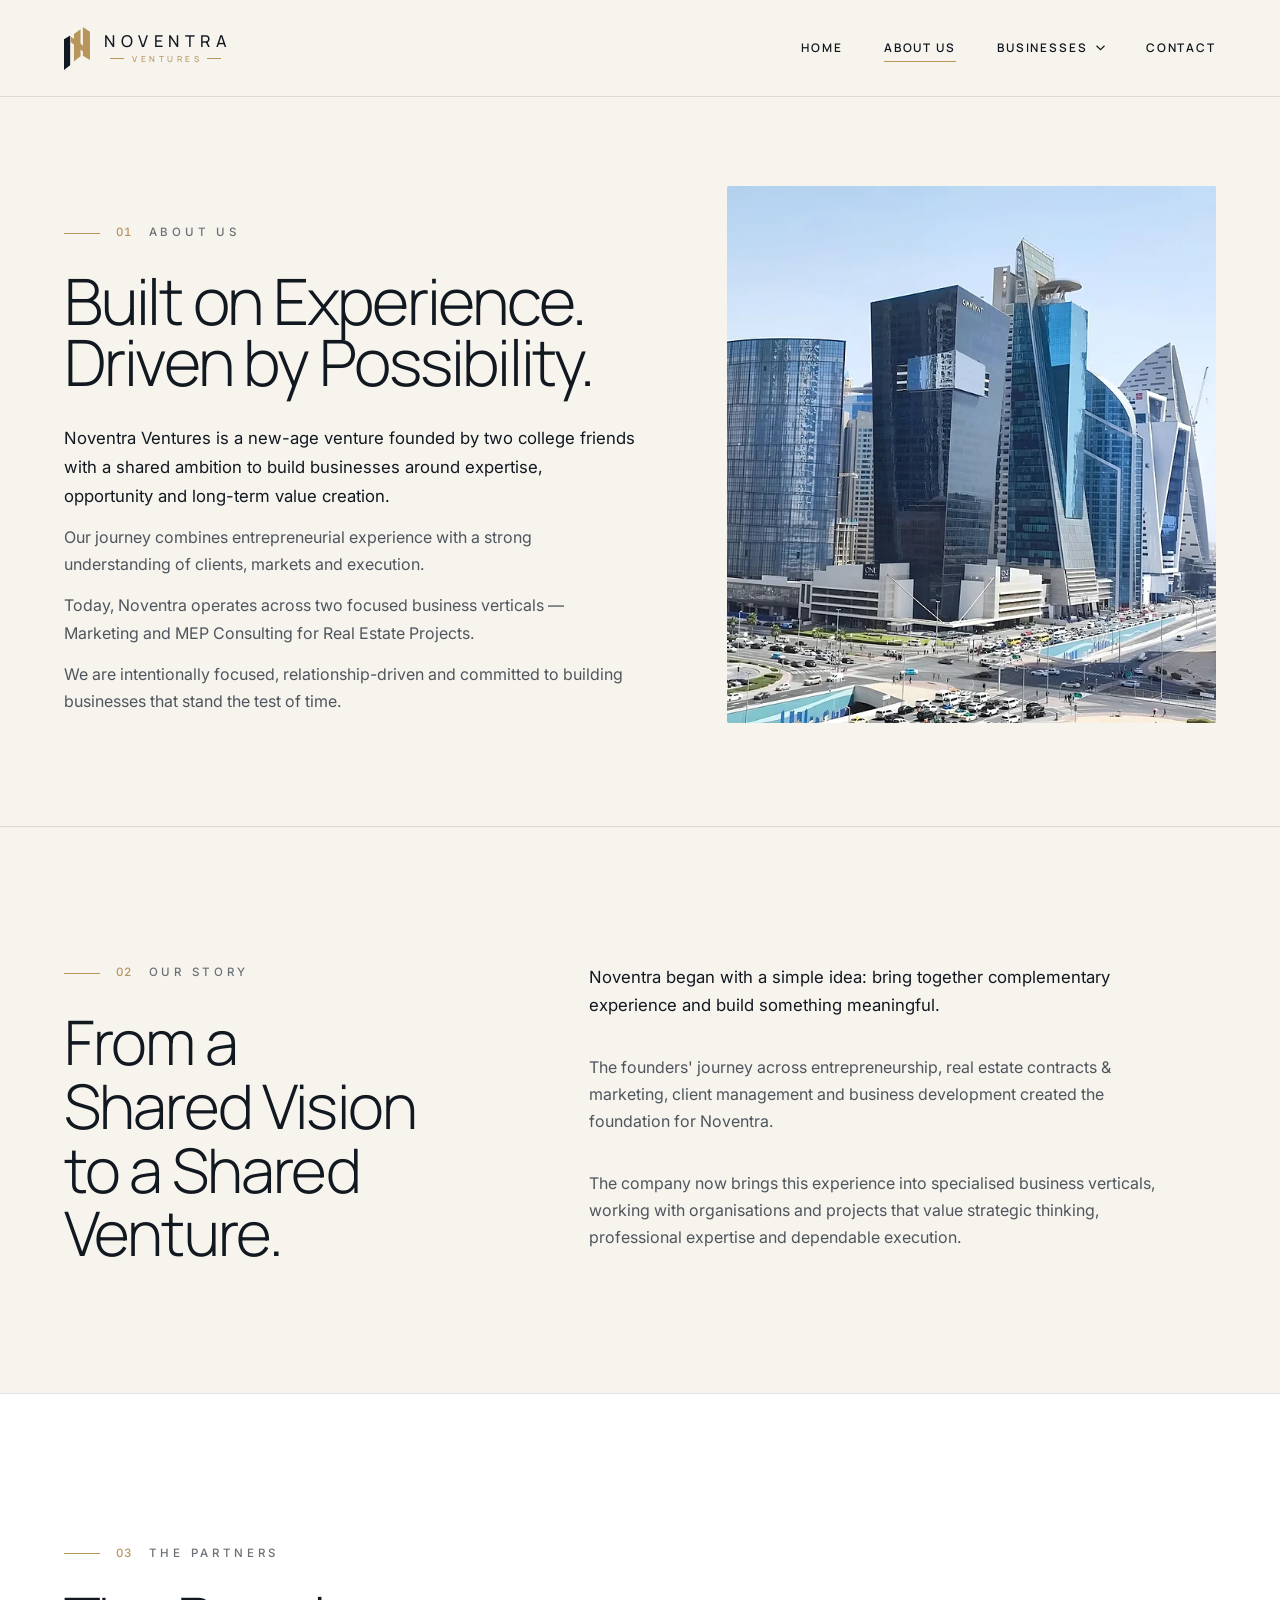
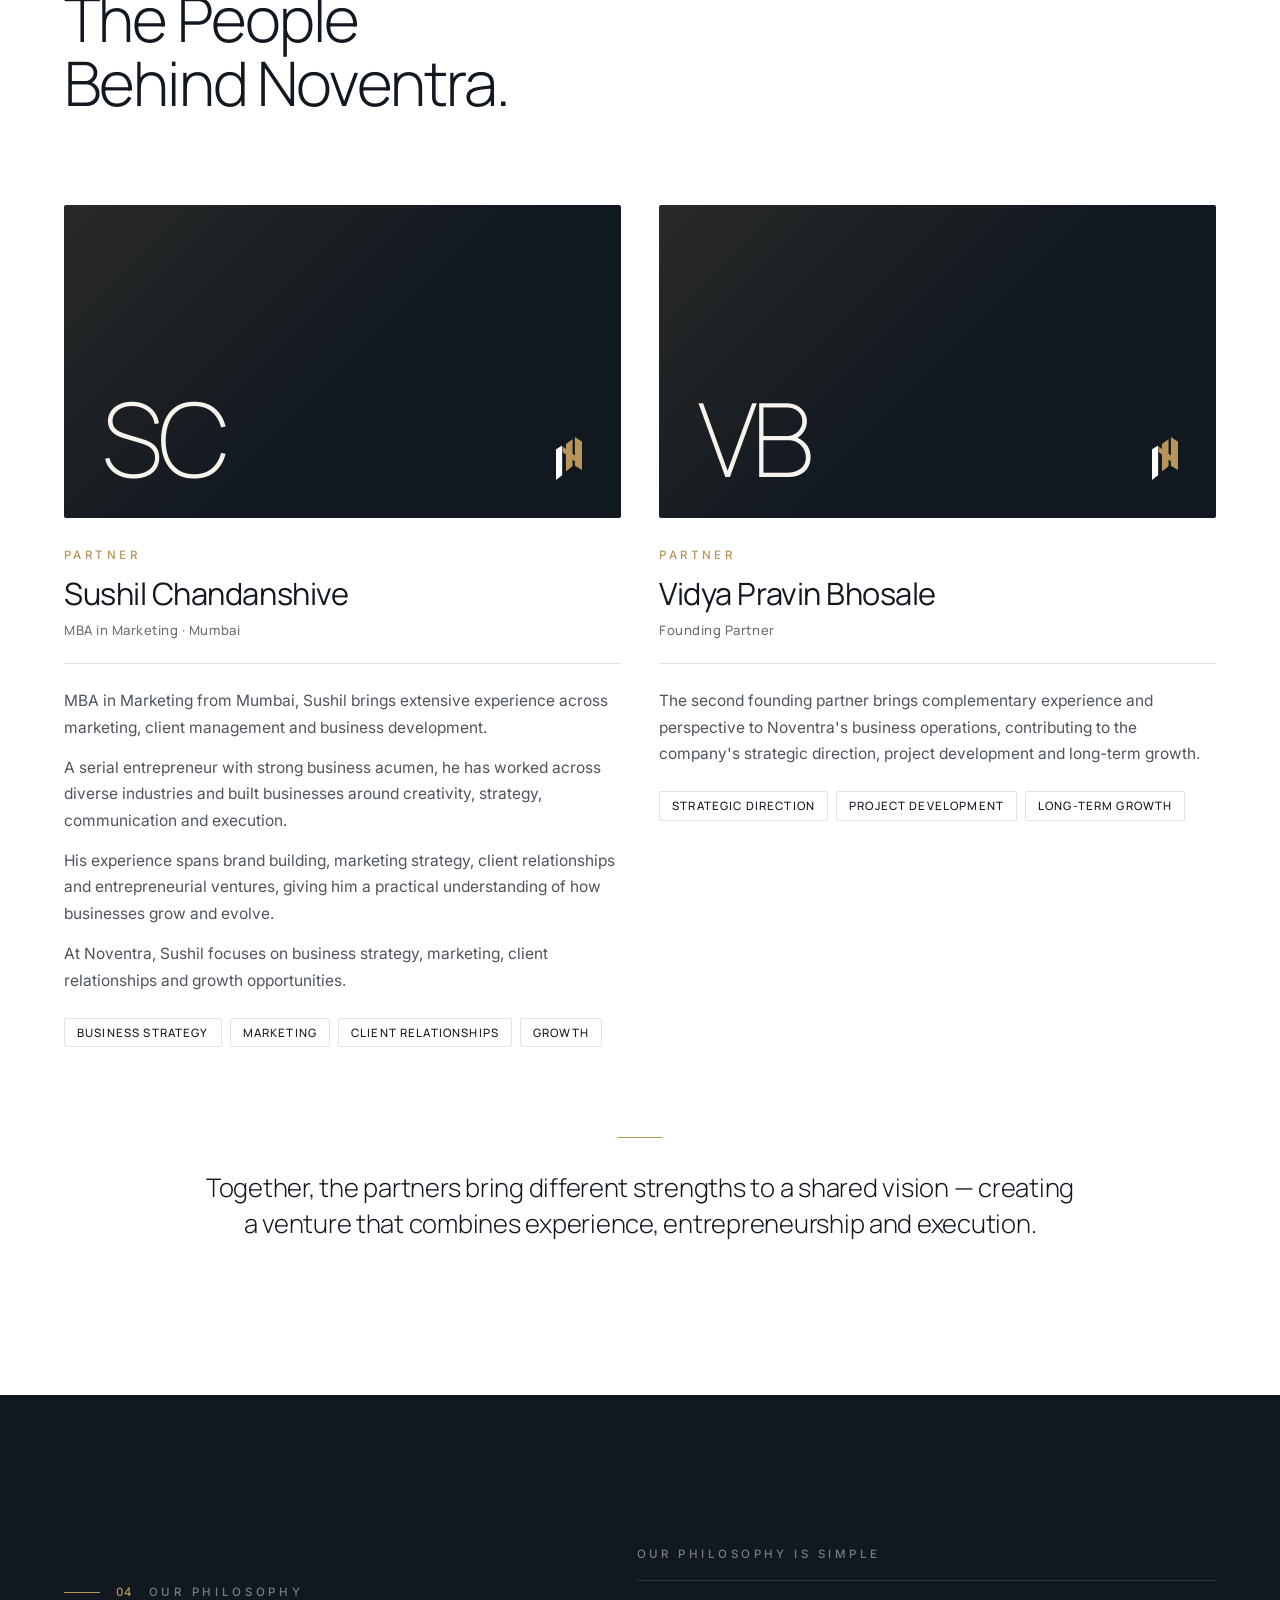
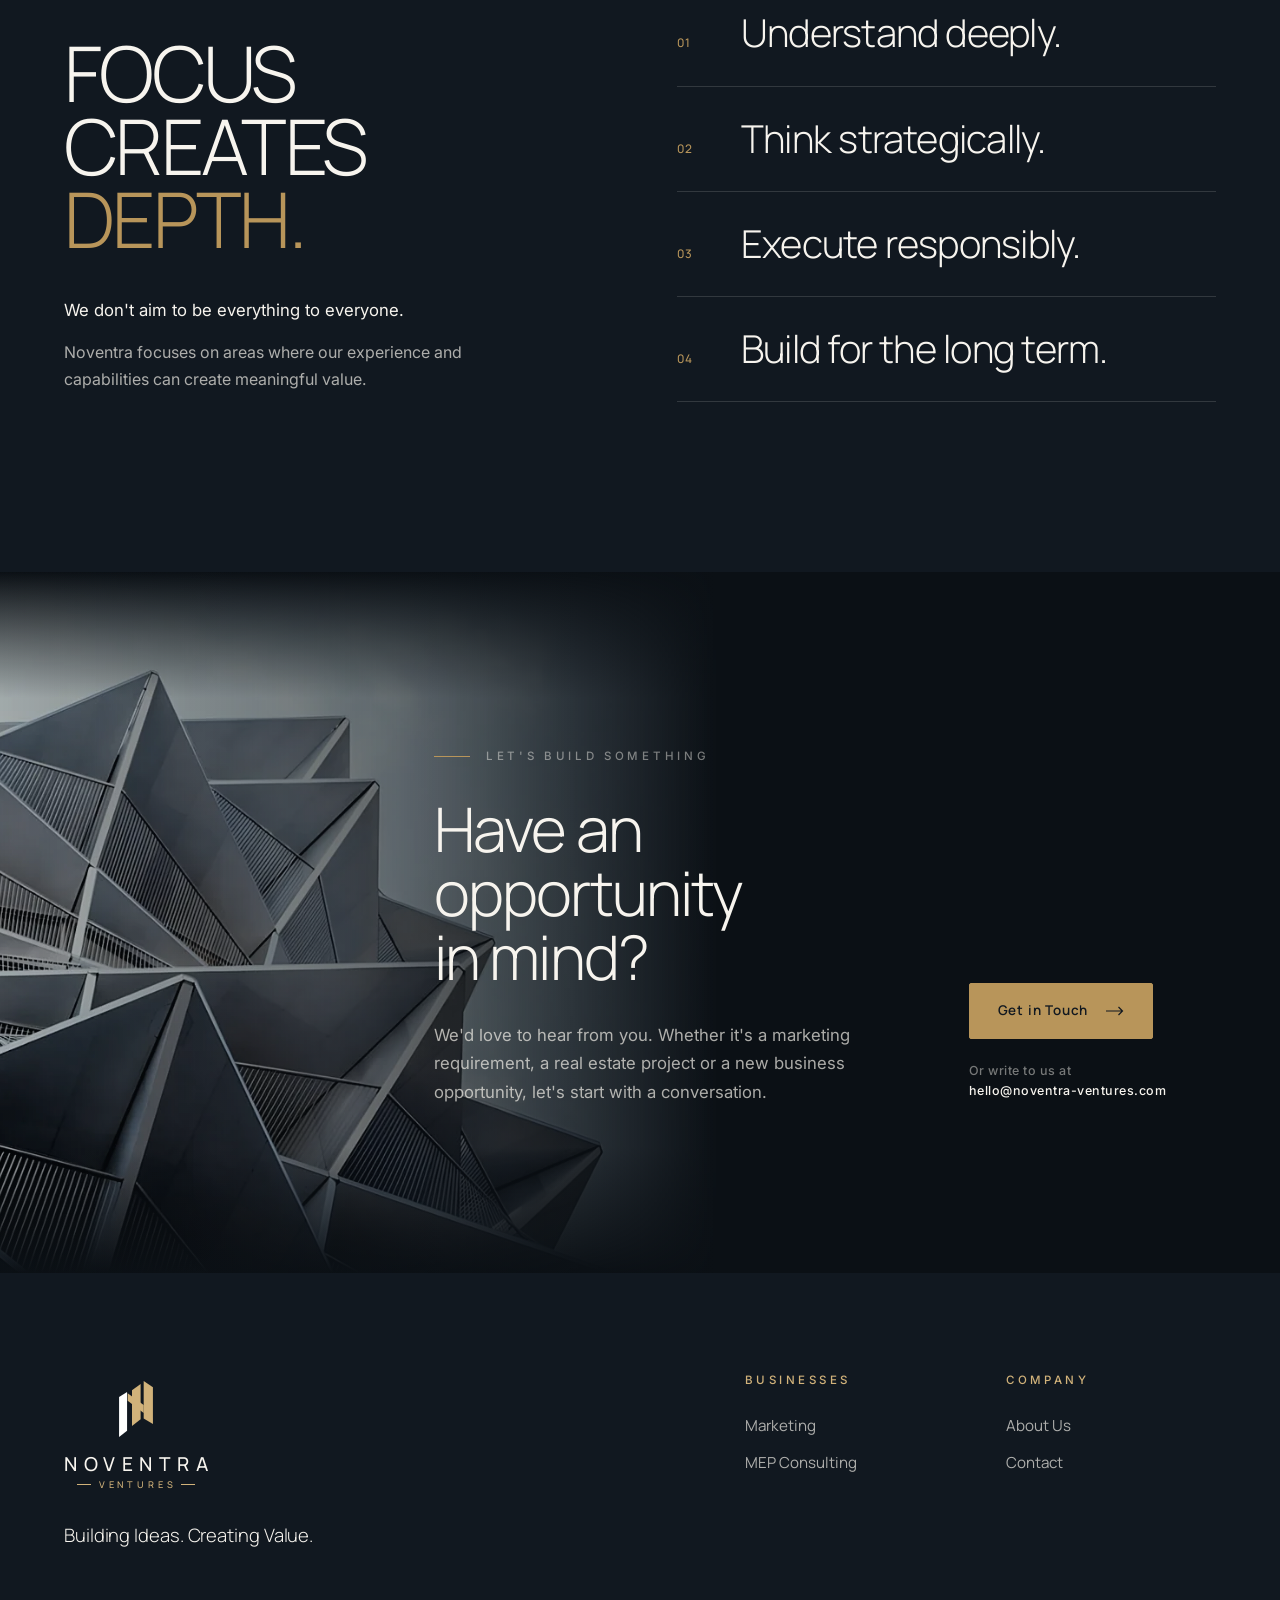
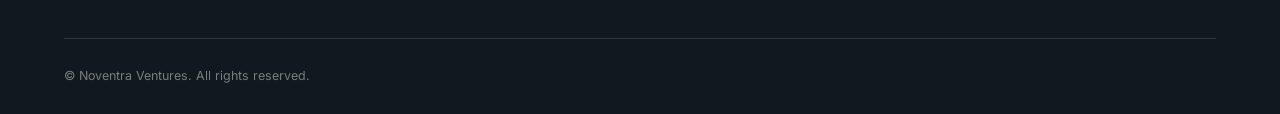
==== commit 1f60fb8c: "Add files via upload" ====
--- a/about.html
+++ b/about.html
@@ -71,8 +71,8 @@
         </div>
         <div class="page-hero__media">
           <picture>
-            <source type="image/webp" srcset="assets/img/who-700.webp 700w, assets/img/who-1200.webp 1200w" sizes="(max-width: 960px) 100vw, 45vw">
-            <img src="assets/img/who-1200.jpg" srcset="assets/img/who-700.jpg 700w, assets/img/who-1200.jpg 1200w" sizes="(max-width: 960px) 100vw, 45vw" width="1200" height="1175" alt="A stone-clad terrace framing the Dubai skyline at sunrise" fetchpriority="high" style="object-position: 35% 50%">
+            <source type="image/webp" srcset="assets/img/who-700.webp 700w, assets/img/who-1200.webp 1200w, assets/img/who-1800.webp 1800w" sizes="(max-width: 960px) 100vw, 45vw">
+            <img src="assets/img/who-1800.jpg" srcset="assets/img/who-700.jpg 700w, assets/img/who-1200.jpg 1200w, assets/img/who-1800.jpg 1800w" sizes="(max-width: 960px) 100vw, 45vw" width="1800" height="1800" alt="Glass towers of Dubai’s business district in daylight" fetchpriority="high" style="object-position: 50% 50%">
           </picture>
         </div>
       </div>
@@ -170,8 +170,8 @@
     <section class="cta cta-band on-dark" id="talk" data-tone="dark" aria-labelledby="talk-title">
       <div class="cta__media" aria-hidden="true">
         <picture>
-          <source type="image/webp" srcset="assets/img/cta-1000.webp">
-          <img src="assets/img/cta-1000.jpg" width="1000" height="690" alt="" loading="lazy" decoding="async">
+          <source type="image/webp" srcset="assets/img/cta-1000.webp 1000w, assets/img/cta-1600.webp 1600w" sizes="(max-width: 960px) 100vw, 56vw">
+          <img src="assets/img/cta-1600.jpg" srcset="assets/img/cta-1000.jpg 1000w, assets/img/cta-1600.jpg 1600w" sizes="(max-width: 960px) 100vw, 56vw" width="1600" height="1292" alt="" loading="lazy" decoding="async">
         </picture>
       </div>
       <div class="container cta-band__grid">
--- a/assets/css/styles.css
+++ b/assets/css/styles.css
@@ -946,3 +946,8 @@
   .footer__grid { grid-template-columns: minmax(0, 1fr) minmax(0, 1fr); }
   .footer__brand { grid-column: 1 / -1; }
 }
+
+/* Real photography tuning */
+.cta__media img { opacity: 1; }
+.cta__media::after { background: linear-gradient(90deg, rgba(11,16,21,.25) 0%, rgba(11,16,21,.55) 55%, var(--ink-deep) 100%), linear-gradient(180deg, var(--ink-deep) 0%, rgba(11,16,21,0) 18%, rgba(11,16,21,0) 82%, var(--ink-deep) 100%); }
+.contact--page .cta__media img { opacity: .55; }
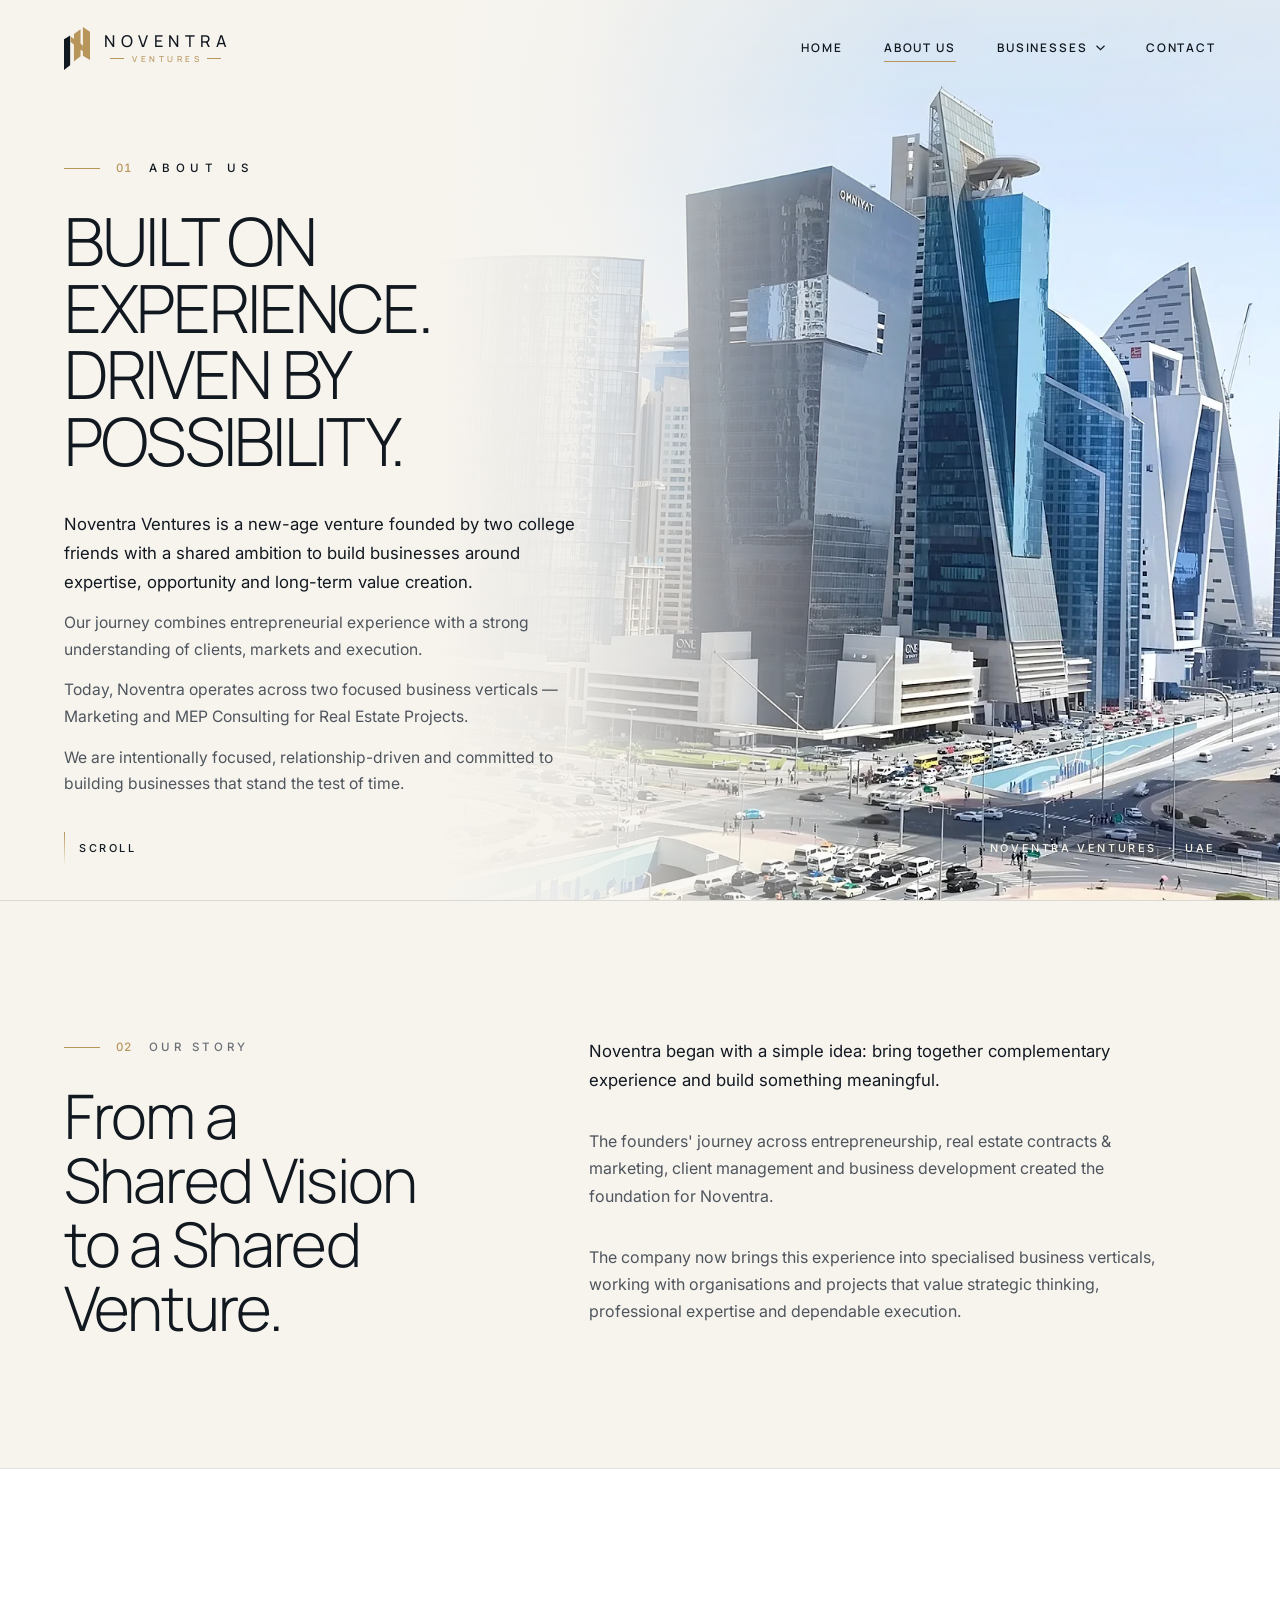
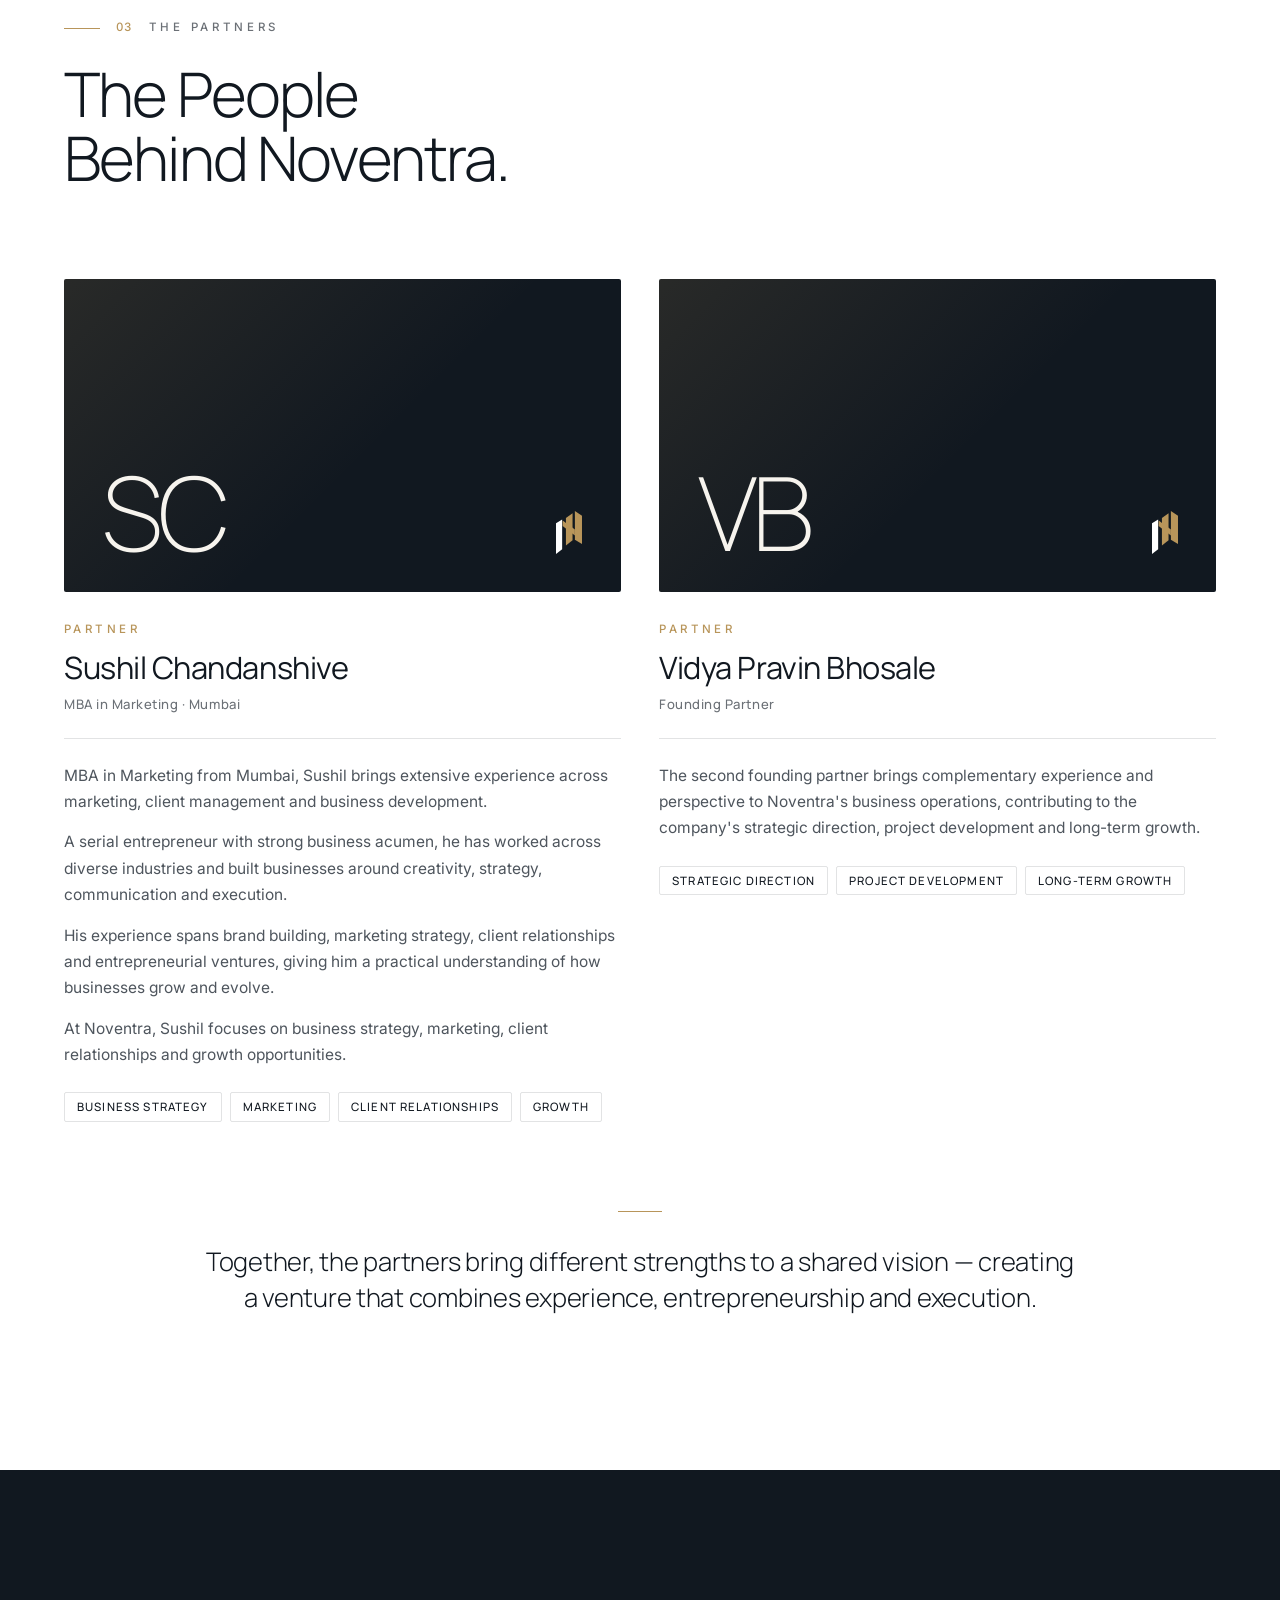
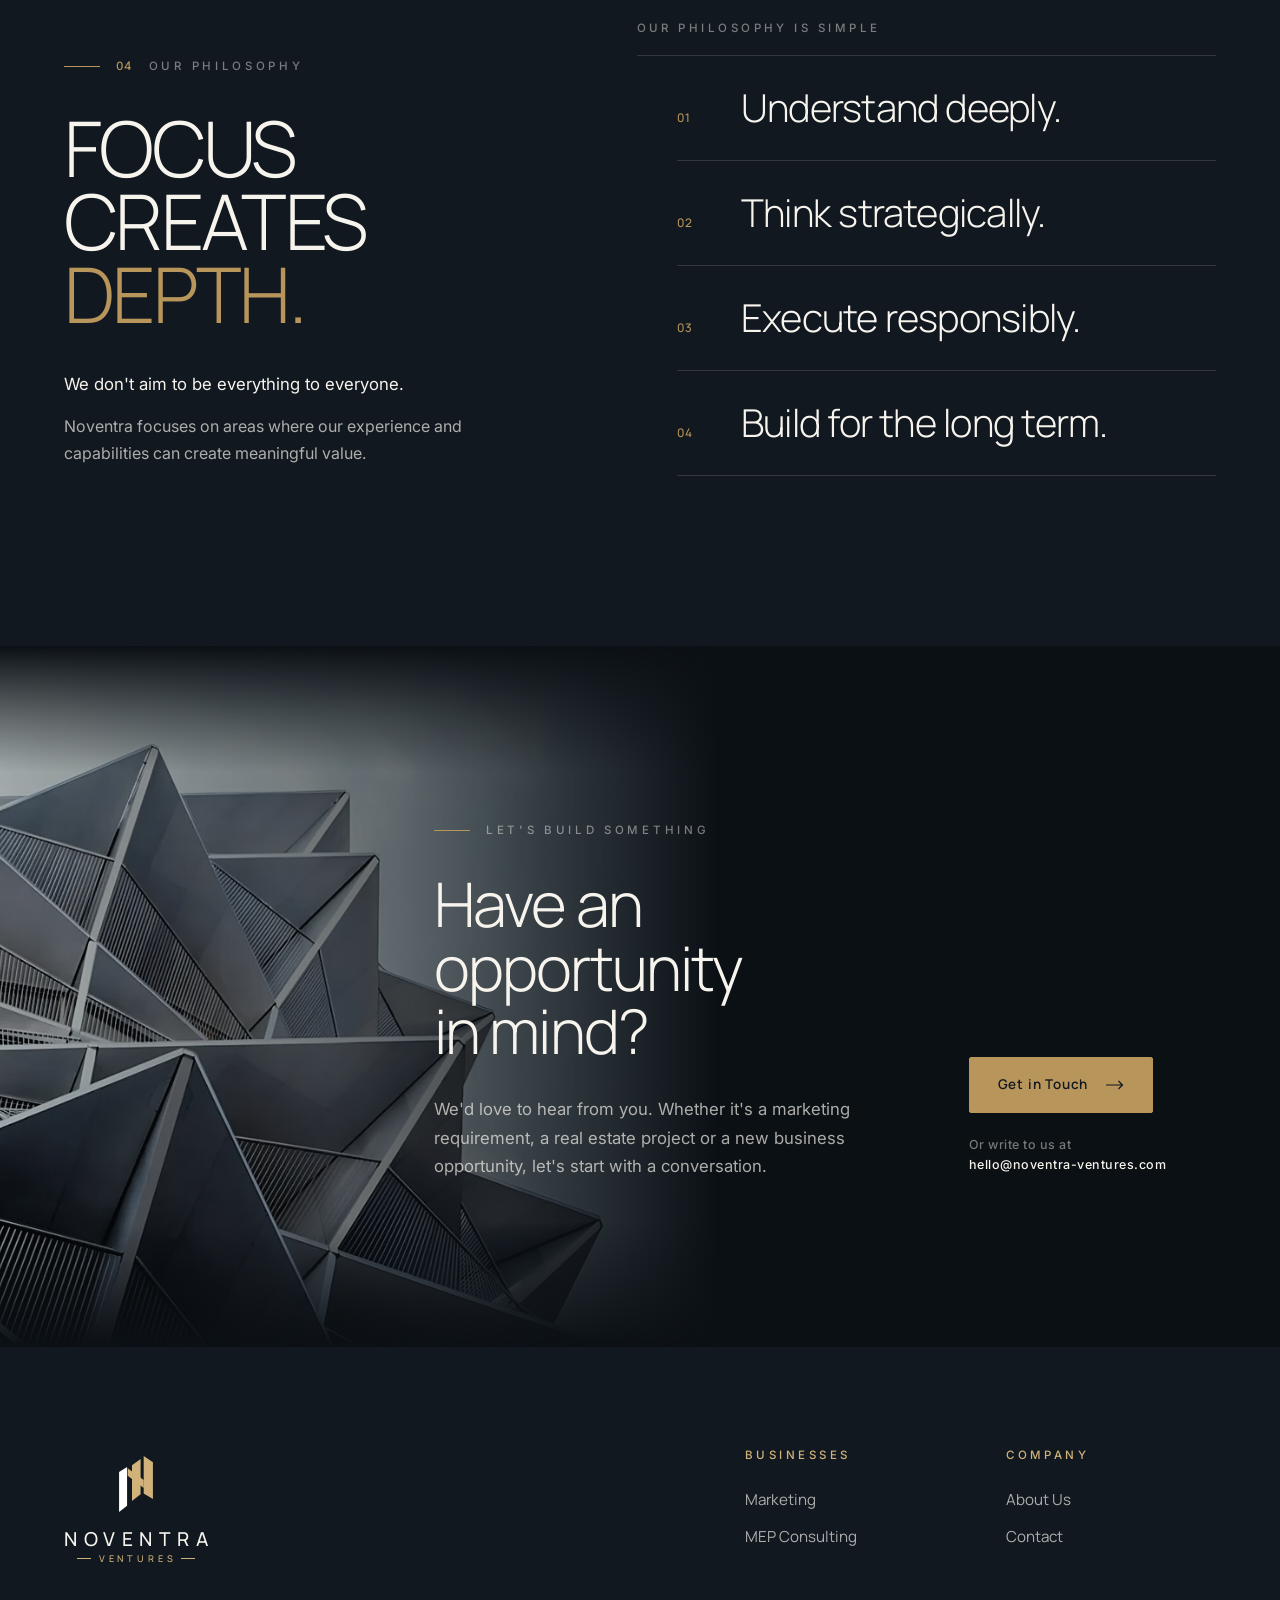
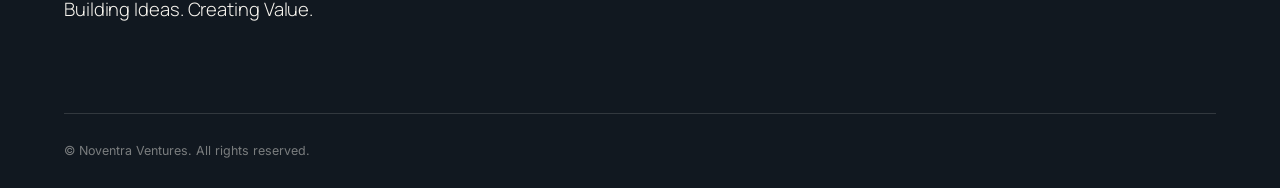
==== commit c0ab6cf6: "Add files via upload" ====
--- a/about.html
+++ b/about.html
@@ -20,7 +20,7 @@
   {"@context": "https://schema.org", "@type": "Organization", "name": "Noventra Ventures", "slogan": "Create value. Build what lasts.", "email": "hello@noventra-ventures.com", "address": {"@type": "PostalAddress", "streetAddress": "B.C. 130786, Ajman Free Zone C1 Building, Ajman Free Zone", "addressLocality": "Ajman", "addressCountry": "AE"}}
   </script>
 </head>
-<body class="page-inner">
+<body>
   <svg width="0" height="0" style="position:absolute" aria-hidden="true" focusable="false">
     <symbol id="nv-symbol" viewBox="0 0 49.44 81.8">
       <path class="nv-ink" d="M0 81.8V23.37l11.68-7.19v56.63z"/>
@@ -57,24 +57,28 @@
 
   <main id="main">
     <!-- 01 Introduction -->
-    <section class="page-hero" aria-labelledby="page-title">
-      <div class="container page-hero__grid">
-        <div class="page-hero__text">
+    <section class="hero hero--page" id="top-hero" data-tone="light" aria-labelledby="page-title">
+      <div class="hero__media">
+        <picture>
+            <source type="image/webp" srcset="assets/img/who-700.webp 700w, assets/img/who-1200.webp 1200w, assets/img/who-1800.webp 1800w" sizes="(max-width: 960px) 100vw, 66vw">
+            <img src="assets/img/who-1800.jpg" srcset="assets/img/who-700.jpg 700w, assets/img/who-1200.jpg 1200w, assets/img/who-1800.jpg 1800w" sizes="(max-width: 960px) 100vw, 66vw" width="1800" height="1800" alt="Glass towers of Dubai’s business district in daylight" fetchpriority="high" style="object-position: 55% 50%">
+          </picture>
+      </div>
+      <div class="container">
+        <div class="hero__content">
           <p class="eyebrow"><span class="eyebrow__index">01</span> About Us</p>
-          <h1 class="display page-hero__title page-hero__title--long" id="page-title"><span>Built on Experience.</span><span>Driven by Possibility.</span></h1>
-          <div class="intro-copy">
-            <p class="lead">Noventra Ventures is a new-age venture founded by two college friends with a shared ambition to build businesses around expertise, opportunity and long-term value creation.</p>
-            <p class="body">Our journey combines entrepreneurial experience with a strong understanding of clients, markets and execution.</p>
-            <p class="body">Today, Noventra operates across two focused business verticals — Marketing and MEP Consulting for Real Estate Projects.</p>
-            <p class="body">We are intentionally focused, relationship-driven and committed to building businesses that stand the test of time.</p>
+          <h1 class="display hero__title hero__title--page" id="page-title"><span>Built on Experience.</span><span>Driven by Possibility.</span></h1>
+          <div class="hero__copy">
+            <p class="hero__lead">Noventra Ventures is a new-age venture founded by two college friends with a shared ambition to build businesses around expertise, opportunity and long-term value creation.</p>
+            <p class="hero__more">Our journey combines entrepreneurial experience with a strong understanding of clients, markets and execution.</p>
+            <p class="hero__more">Today, Noventra operates across two focused business verticals — Marketing and MEP Consulting for Real Estate Projects.</p>
+            <p class="hero__more">We are intentionally focused, relationship-driven and committed to building businesses that stand the test of time.</p>
           </div>
         </div>
-        <div class="page-hero__media">
-          <picture>
-            <source type="image/webp" srcset="assets/img/who-700.webp 700w, assets/img/who-1200.webp 1200w, assets/img/who-1800.webp 1800w" sizes="(max-width: 960px) 100vw, 45vw">
-            <img src="assets/img/who-1800.jpg" srcset="assets/img/who-700.jpg 700w, assets/img/who-1200.jpg 1200w, assets/img/who-1800.jpg 1800w" sizes="(max-width: 960px) 100vw, 45vw" width="1800" height="1800" alt="Glass towers of Dubai’s business district in daylight" fetchpriority="high" style="object-position: 50% 50%">
-          </picture>
-        </div>
+      </div>
+      <div class="hero__meta" aria-hidden="true">
+        <span class="scroll-cue"><i></i>Scroll</span>
+        <span class="coords">Noventra Ventures &nbsp;·&nbsp; UAE</span>
       </div>
     </section>
 
--- a/assets/css/styles.css
+++ b/assets/css/styles.css
@@ -951,3 +951,34 @@
 .cta__media img { opacity: 1; }
 .cta__media::after { background: linear-gradient(90deg, rgba(11,16,21,.25) 0%, rgba(11,16,21,.55) 55%, var(--ink-deep) 100%), linear-gradient(180deg, var(--ink-deep) 0%, rgba(11,16,21,0) 18%, rgba(11,16,21,0) 82%, var(--ink-deep) 100%); }
 .contact--page .cta__media img { opacity: .55; }
+
+/* ---------- Inner-page hero: same composition as the home hero ---------- */
+.hero--page .hero__content { max-width: 600px; }
+.hero__title--page { font-size: clamp(2.7rem, 5.2vw, 5.1rem); line-height: 1; }
+.hero__copy { display: grid; gap: 14px; margin-top: 36px; max-width: 34em; }
+.hero__copy .hero__lead { margin-top: 0; }
+.hero__copy .hero__more { margin-top: 0; }
+.hero__tagline--stack { flex-direction: column; gap: 6px; margin-top: 10px; font: 300 clamp(1.15rem, 1.6vw, 1.4rem)/1.35 var(--font-display); letter-spacing: -0.01em; text-transform: none; }
+.hero__tagline--stack span + span::before { display: none; }
+.hero__tagline--stack span:last-child { color: var(--gold); }
+.hero__copy .hero__actions { margin-top: 18px; }
+.hero--page .hero__media::before {
+  background:
+    linear-gradient(90deg, var(--ivory) 0%, rgba(247,244,238,.92) 16%, rgba(247,244,238,.5) 36%, rgba(247,244,238,0) 56%),
+    linear-gradient(180deg, rgba(247,244,238,.55) 0%, rgba(247,244,238,0) 22%);
+}
+.contact--details { padding-block: var(--section-y); background: var(--ink); color: var(--on-dark); }
+.contact--details .office { margin-top: 28px; }
+.contact--details .office__name { font: 300 clamp(1.8rem, 3vw, 2.6rem)/1.1 var(--font-display); letter-spacing: .02em; text-transform: none; }
+.contact--details .contact__grid { align-items: start; }
+@media (max-width: 960px) {
+  .hero--page .hero__media::before {
+    background: linear-gradient(180deg, rgba(247,244,238,.6) 0%, rgba(247,244,238,0) 22%, rgba(247,244,238,0) 62%, var(--ivory) 100%);
+  }
+}
+@media (max-width: 600px) {
+  .hero__title--page { font-size: clamp(2.3rem, 11vw, 3.2rem); }
+}
+@media (max-width: 960px) {
+  .hero--page .hero__content { margin-top: -40px; }
+}
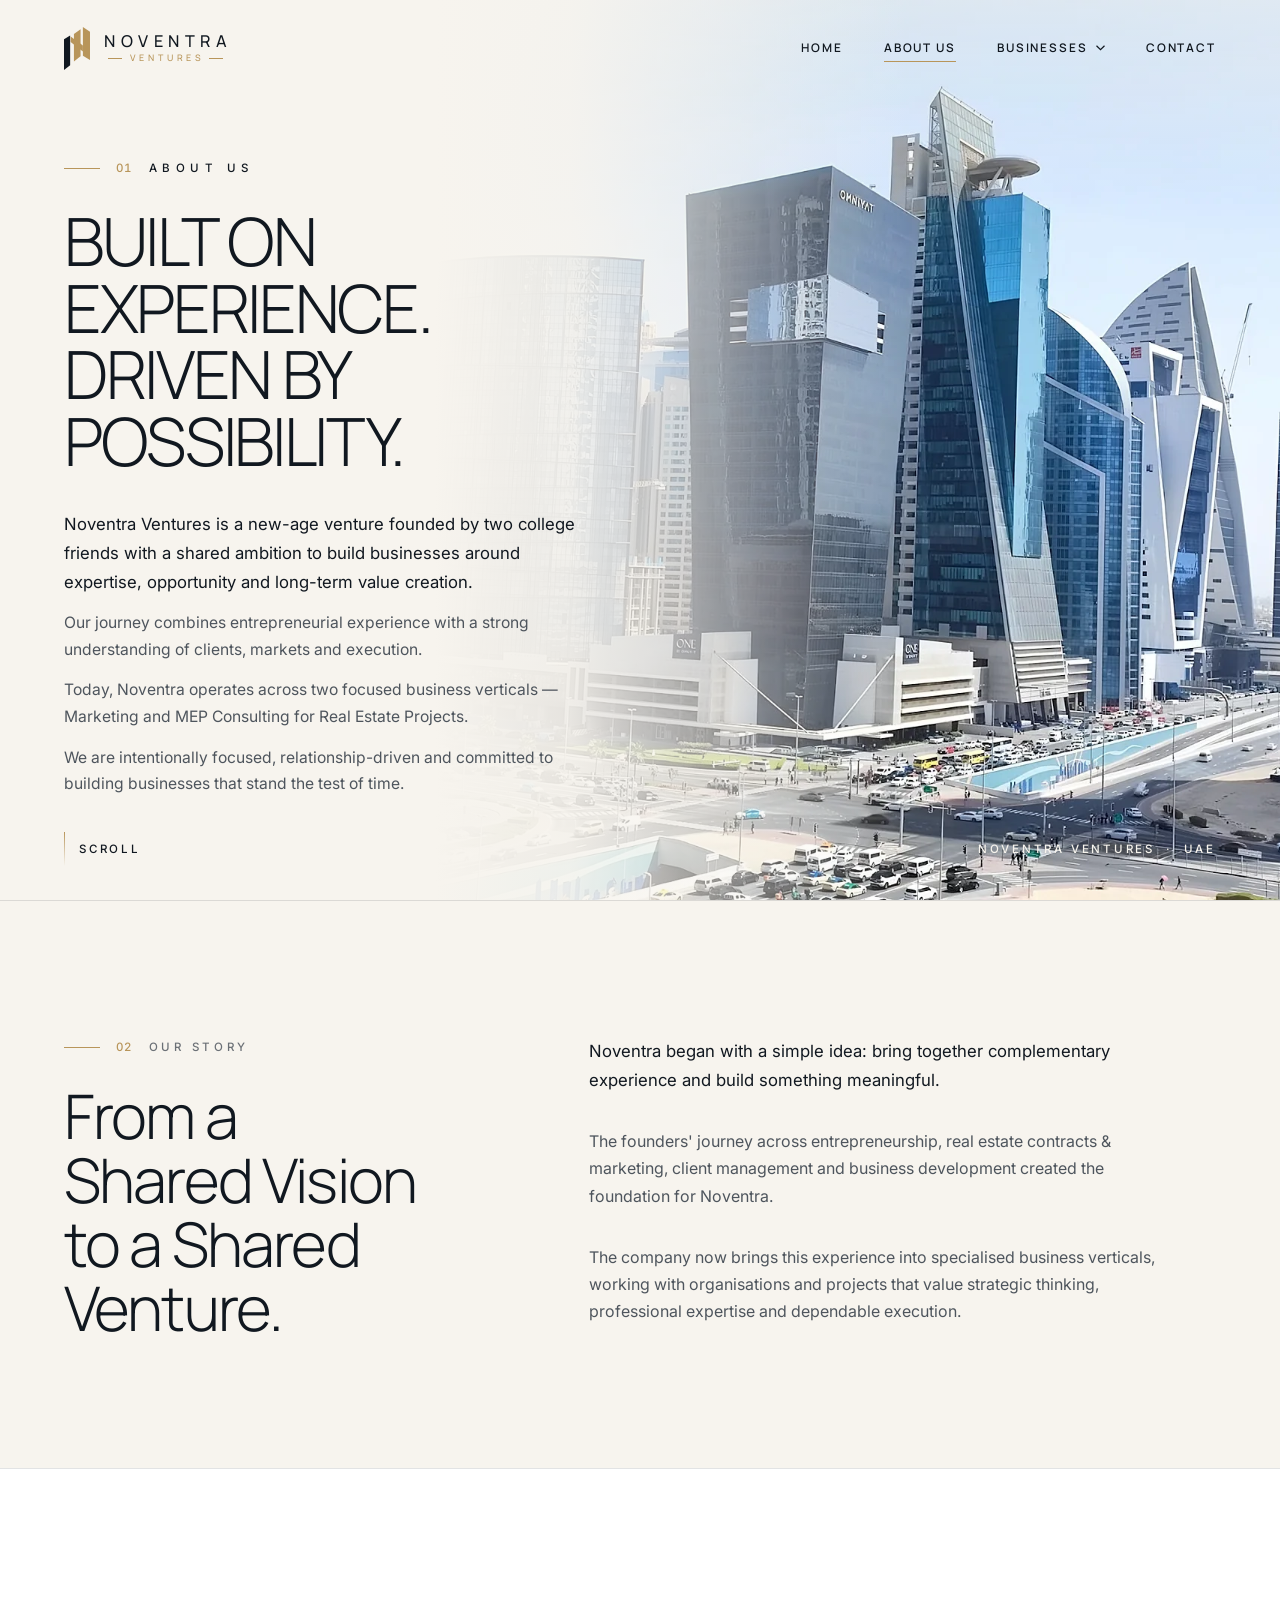
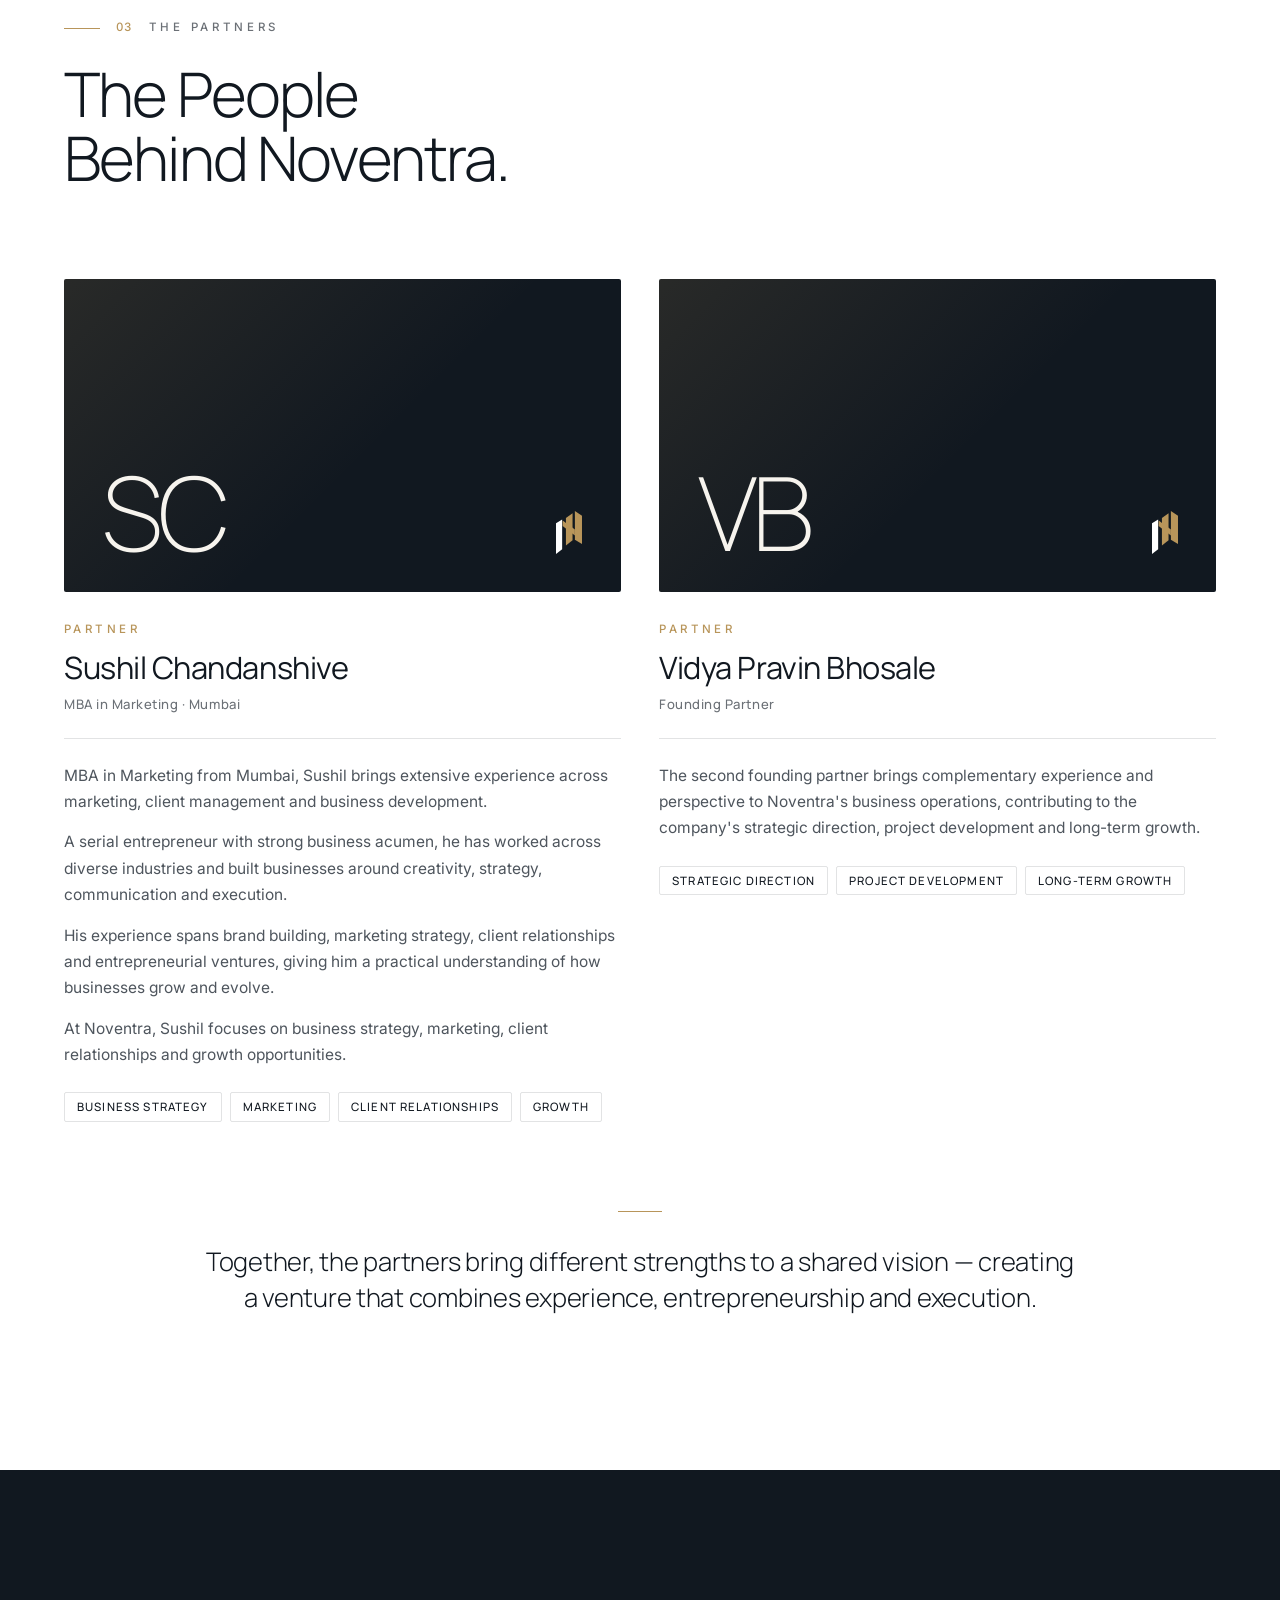
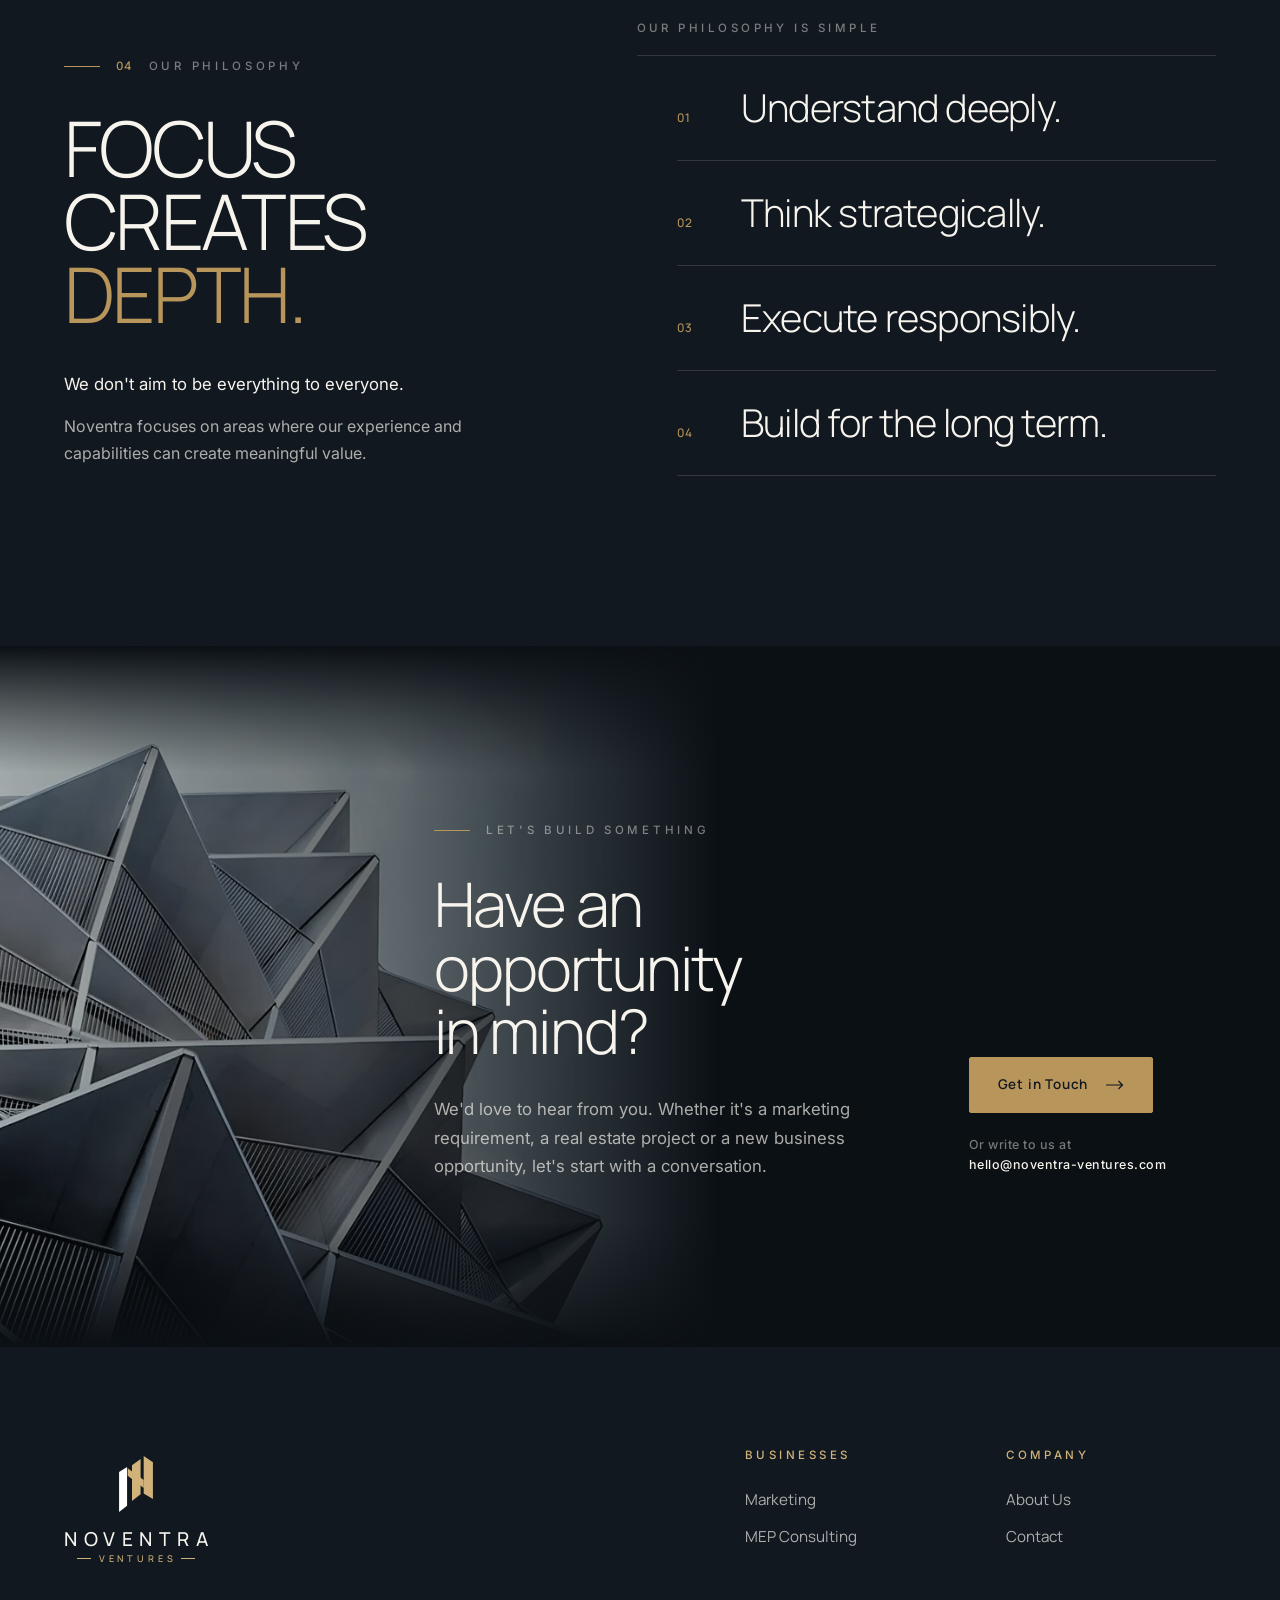
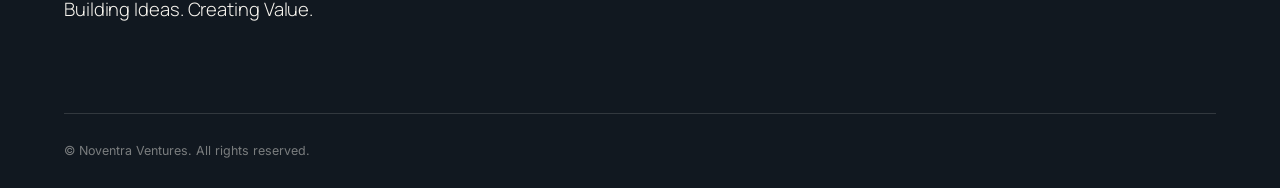
==== commit 9d11099e: "Add files via upload" ====
--- a/about.html
+++ b/about.html
@@ -12,6 +12,9 @@
   <meta property="og:image" content="assets/img/hero-1600.jpg">
   <meta name="twitter:card" content="summary_large_image">
   <link rel="icon" type="image/svg+xml" href="assets/img/noventra-symbol.svg">
+  <link rel="icon" type="image/png" sizes="32x32" href="assets/img/favicon-32.png">
+  <link rel="apple-touch-icon" href="assets/img/apple-touch-icon.png">
+  <link rel="manifest" href="site.webmanifest">
   <link rel="preconnect" href="https://fonts.googleapis.com">
   <link rel="preconnect" href="https://fonts.gstatic.com" crossorigin>
   <link rel="stylesheet" href="https://fonts.googleapis.com/css2?family=Inter:wght@400;500;600&family=Manrope:wght@300;400;500;600;700&display=swap">
--- a/assets/css/styles.css
+++ b/assets/css/styles.css
@@ -336,7 +336,7 @@
 .who__grid { display: grid; grid-template-columns: minmax(0, 1fr) minmax(0, 1fr); min-height: 760px; }
 .who__text {
   display: flex; flex-direction: column; justify-content: center;
-  padding: var(--section-y) clamp(32px, 6vw, 112px) var(--section-y) max(var(--gutter), calc((100vw - var(--maxw)) / 2));
+  padding: var(--section-y) clamp(32px, 6vw, 112px) var(--section-y) max(var(--gutter), calc(100% - var(--maxw) / 2));
 }
 .who__text .h2 { margin-top: 36px; }
 .who__text .rule-gold { margin: 40px 0; }
@@ -429,7 +429,7 @@
 .approach__grid { display: grid; grid-template-columns: minmax(0, 1fr) minmax(0, 1fr); min-height: 820px; }
 .approach__text {
   display: flex; flex-direction: column; justify-content: center;
-  padding: var(--section-y) clamp(32px, 6vw, 112px) var(--section-y) max(var(--gutter), calc((100vw - var(--maxw)) / 2));
+  padding: var(--section-y) clamp(32px, 6vw, 112px) var(--section-y) max(var(--gutter), calc(100% - var(--maxw) / 2));
 }
 .approach__title { margin-top: 40px; font-size: var(--fs-display); text-transform: uppercase; color: var(--on-dark); }
 .approach__title span { display: block; }
@@ -982,3 +982,112 @@
 @media (max-width: 960px) {
   .hero--page .hero__content { margin-top: -40px; }
 }
+
+
+/* =========================================================================
+   Device compatibility pass — phones, tablets, laptops, desktops and TVs
+   ========================================================================= */
+
+/* Legible minimum text size (≥ 11.5px) */
+.indicator a { font-size: .72rem; }
+.indicator a::before { font-size: .7rem; }
+.hero__meta { font-size: .72rem; }
+.card__index em { font-size: .72rem; }
+.sequence { font-size: .72rem; }
+.dropdown a span { font-size: .72rem; }
+.logo__sub { font-size: .56rem; }
+
+/* Header never pushes the page wider than the screen */
+.site-header__inner { min-width: 0; max-width: 100%; }
+.nav { min-width: 0; }
+
+/* Desktop / laptop: keep the nav row from squeezing */
+@media (min-width: 961px) {
+  .nav { flex: 0 0 auto; }
+}
+@media (min-width: 961px) and (max-width: 1180px) {
+  .nav__list { gap: 26px; }
+}
+
+/* Small laptops and tablets in landscape: give the hero text clear ivory space */
+@media (min-width: 961px) and (max-width: 1279px) {
+  .hero__media { width: 58%; }
+  .hero__media::before, .hero--page .hero__media::before {
+    background:
+      linear-gradient(90deg, var(--ivory) 0%, rgba(247,244,238,.92) 18%, rgba(247,244,238,.55) 40%, rgba(247,244,238,0) 64%),
+      linear-gradient(180deg, rgba(247,244,238,.55) 0%, rgba(247,244,238,0) 22%);
+  }
+  .hero__content, .hero--page .hero__content { max-width: 480px; }
+  .hero__title { font-size: clamp(3rem, 7vw, 5.2rem); }
+  .hero__title--page { font-size: clamp(2.5rem, 4.6vw, 3.6rem); }
+}
+
+/* Tablets in portrait and large phones in landscape: logo and tabs on one row */
+@media (min-width: 701px) and (max-width: 960px) {
+  .site-header__inner, .site-header.is-scrolled .site-header__inner {
+    flex-wrap: nowrap; height: 76px; padding-block: 0; gap: 24px;
+  }
+  .site-header .logo { padding-bottom: 6px; }
+  .nav { flex: 0 1 auto; display: block; border-top: 0; overflow: visible; }
+  .nav__list { width: auto; min-width: 0; justify-content: flex-end; gap: clamp(18px, 3.2vw, 32px); }
+  .nav__link { padding: 10px 0; font-size: .72rem; letter-spacing: .14em; }
+  .nav__link::after { bottom: 2px; }
+  .dropdown { position: absolute; top: calc(100% + 14px); left: auto; right: -24px; min-width: 250px; }
+  main [id] { scroll-margin-top: 84px; }
+  .page-hero { padding-top: calc(76px + 48px); }
+}
+
+/* Phones (portrait): tab row under the logo, sized to always fit */
+@media (max-width: 700px) {
+  .nav__list { width: 100%; min-width: 0; }
+}
+@media (max-width: 480px) {
+  .nav__link { font-size: .7rem; letter-spacing: .06em; }
+}
+@media (max-width: 359px) {
+  .nav__list { gap: 6px; }
+  .nav__link { font-size: .66rem; letter-spacing: .03em; }
+  .nav__link .chev { width: 7px; }
+  .eyebrow { letter-spacing: .2em; gap: 10px; }
+  .eyebrow::before { width: 22px; }
+}
+
+/* Phones in landscape and other short screens: side-by-side hero like desktop */
+@media (max-width: 960px) and (orientation: landscape) and (max-height: 540px) {
+  .hero { display: flex; align-items: center; min-height: 100svh; padding: calc(76px + 20px) 0 28px; }
+  .hero__media { position: absolute; top: 0; right: 0; bottom: 0; width: 52%; height: auto; min-height: 0; }
+  .hero__media::before, .hero--page .hero__media::before {
+    background: linear-gradient(90deg, var(--ivory) 0%, rgba(247,244,238,.85) 18%, rgba(247,244,238,.35) 45%, rgba(247,244,238,0) 70%);
+  }
+  .hero__content, .hero--page .hero__content { margin-top: 0; padding-inline: 0; max-width: 54%; }
+  .hero__title, .hero__title--page { font-size: clamp(2rem, 6.4vw, 3rem); }
+  .hero__lead { margin-top: 18px; font-size: .95rem; }
+  .hero__more, .hero__copy .hero__more { font-size: .88rem; }
+  .hero__copy { margin-top: 18px; gap: 8px; }
+  .hero__tagline { margin-top: 16px; }
+  .hero__actions { margin-top: 20px; flex-direction: row; }
+  .hero__content .eyebrow { margin-bottom: 14px; }
+}
+
+/* Large desktop monitors */
+@media (min-width: 1800px) {
+  :root { --maxw: 1520px; }
+}
+
+/* 2K / 4K screens and TVs: scale the whole layout up so it reads from a distance */
+@media (min-width: 2200px) { html { zoom: 1.2; } }
+@media (min-width: 2500px) { html { zoom: 1.35; } }
+@media (min-width: 3000px) { html { zoom: 1.65; } }
+@media (min-width: 3600px) { html { zoom: 2; } }
+
+/* Very narrow phones: keep long uppercase display words inside the screen */
+@media (max-width: 420px) {
+  .vapproach__title, .approach__title, .philosophy__title { font-size: clamp(2rem, 10.5vw, 2.8rem); }
+  .hero__title--page { font-size: clamp(2.1rem, 10.5vw, 3.2rem); }
+}
+.details dd a { display: inline-block; padding-block: 8px; margin-block: -8px; }
+
+@media (max-width: 420px) {
+  .eyebrow { letter-spacing: .18em; }
+  .hero__content .eyebrow { letter-spacing: .22em; }
+}
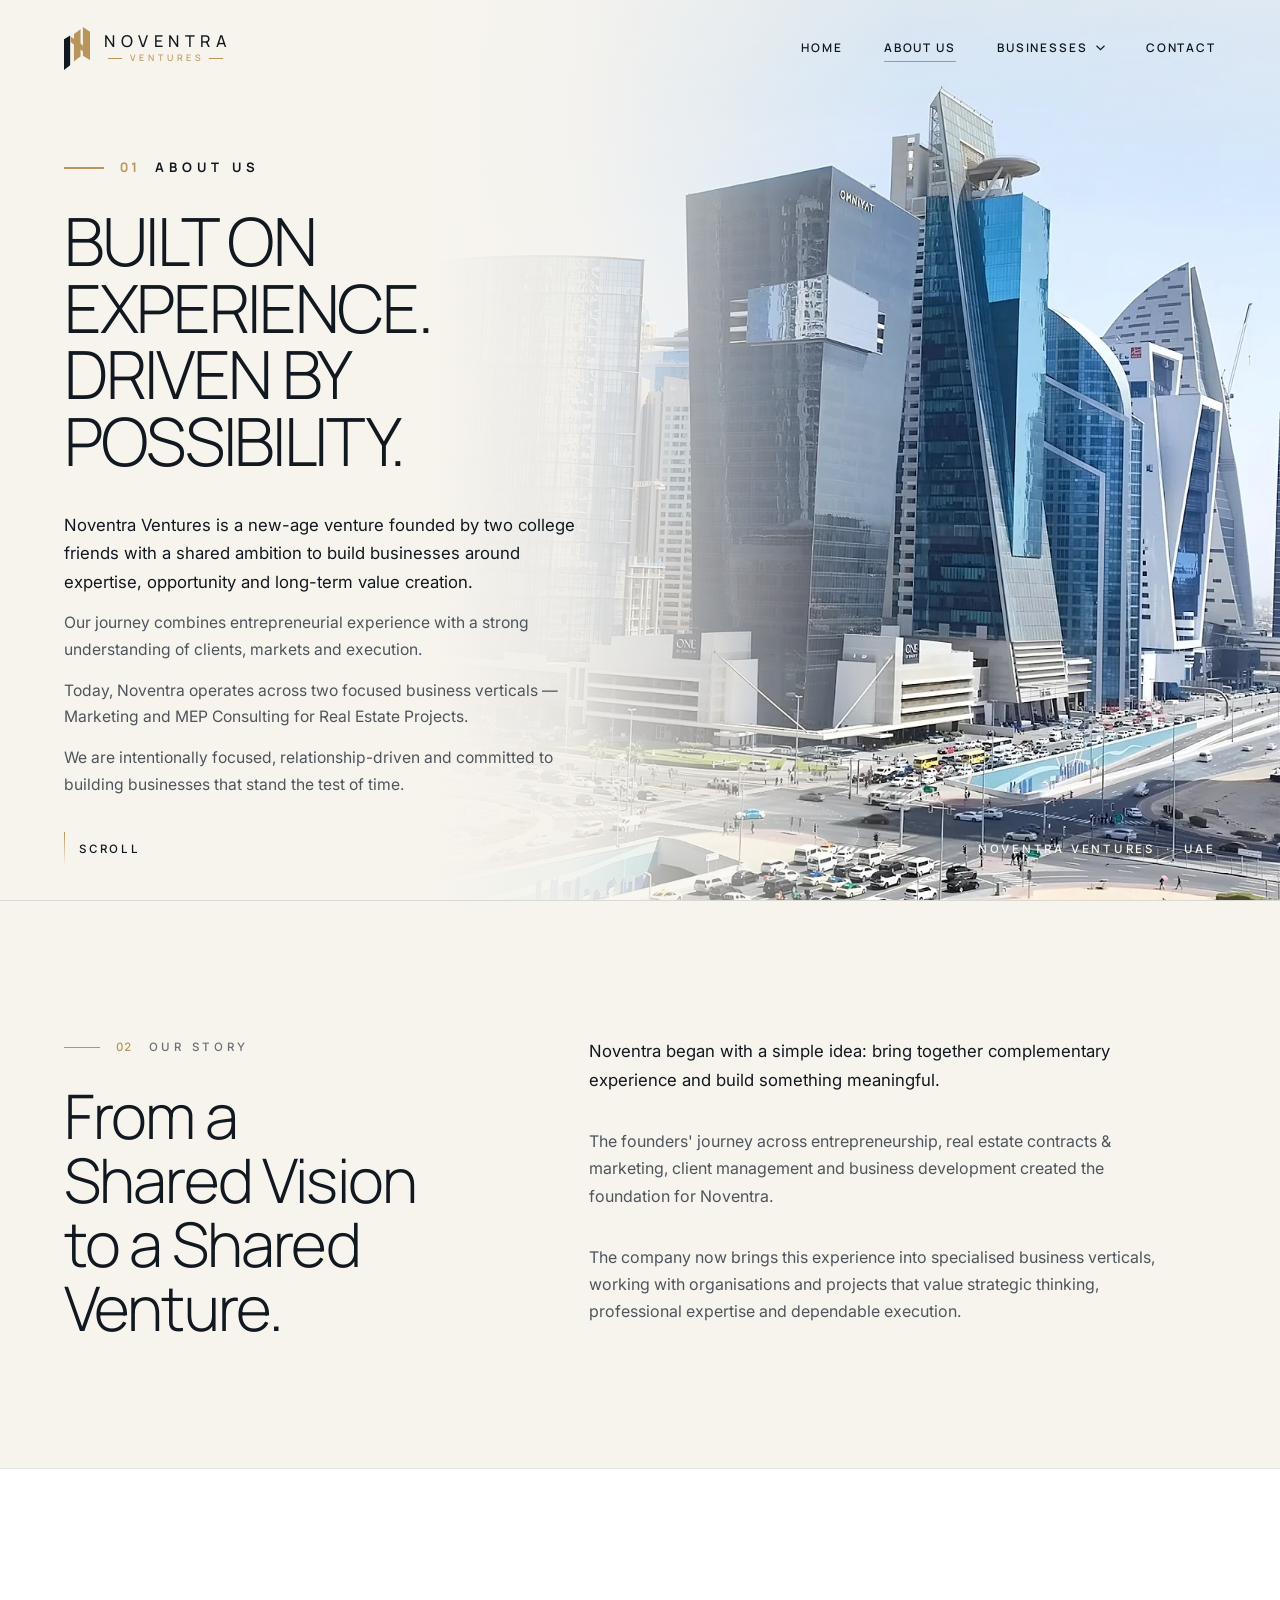
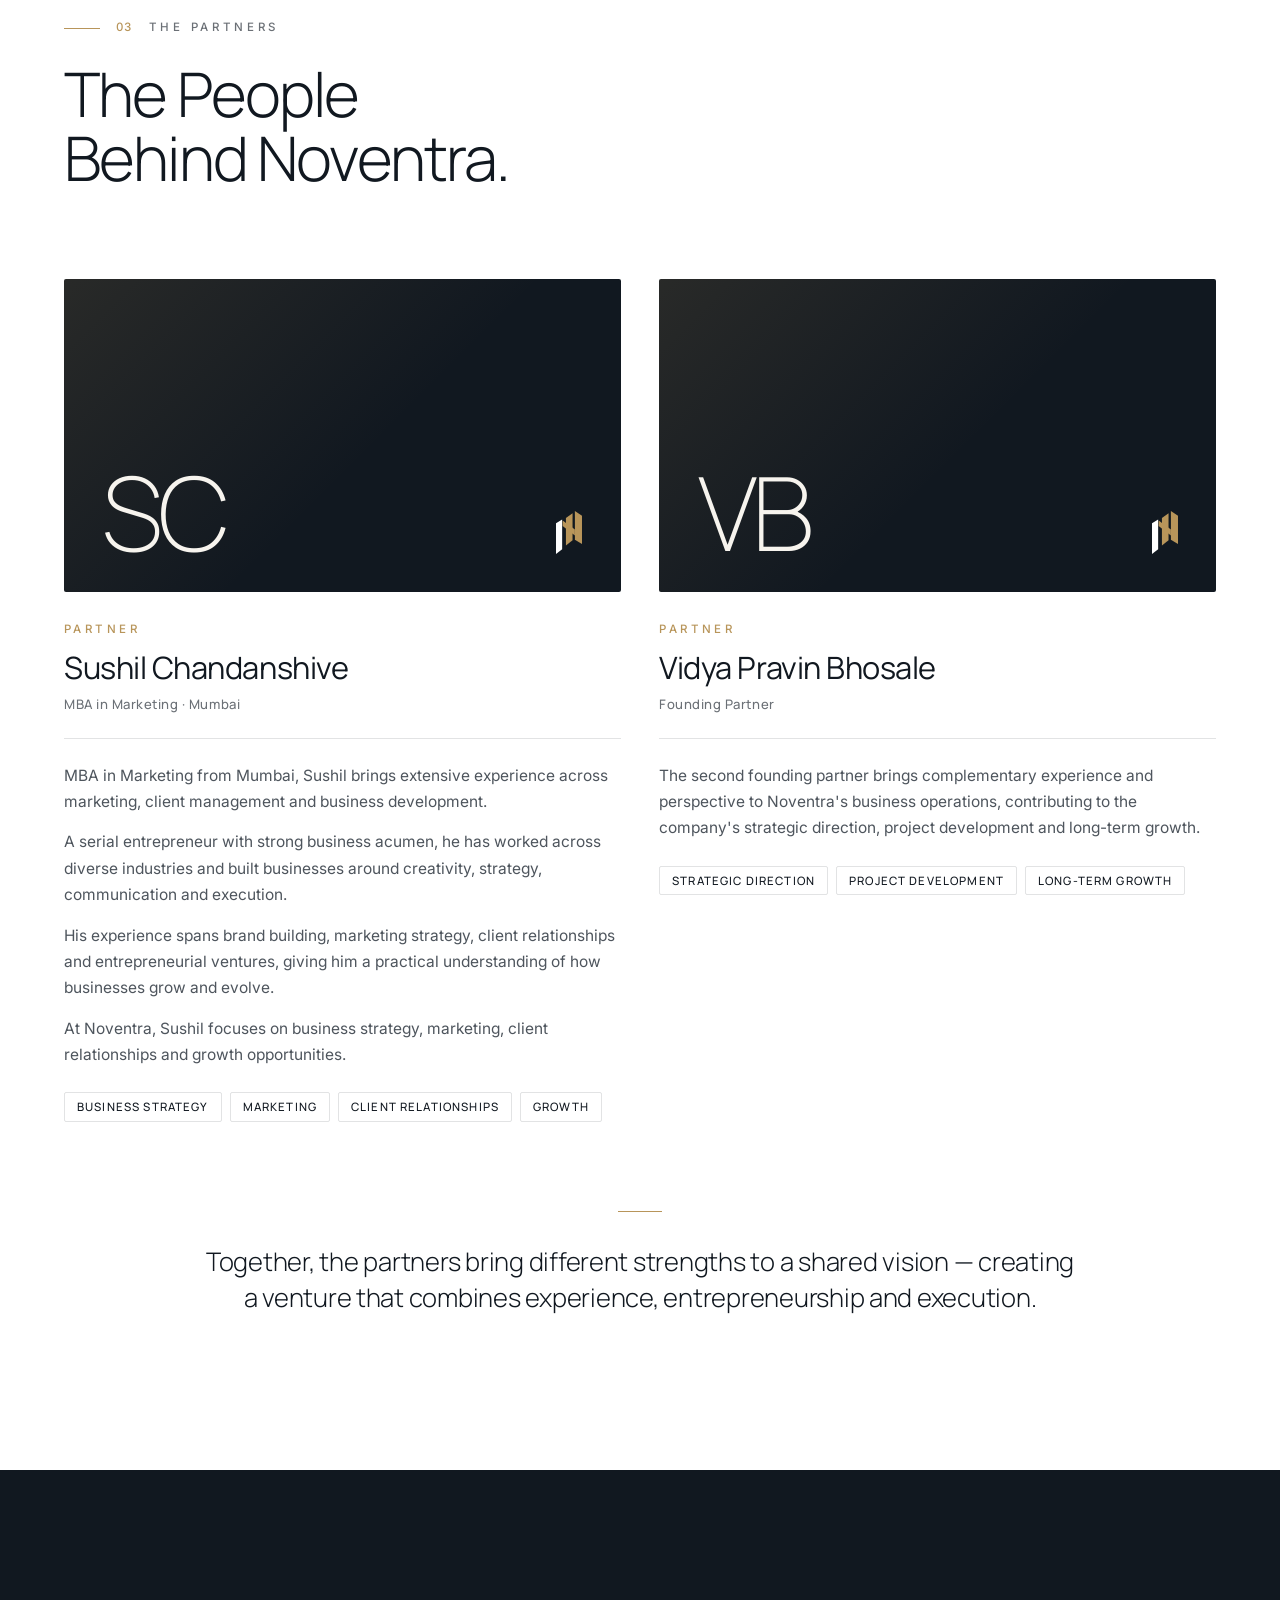
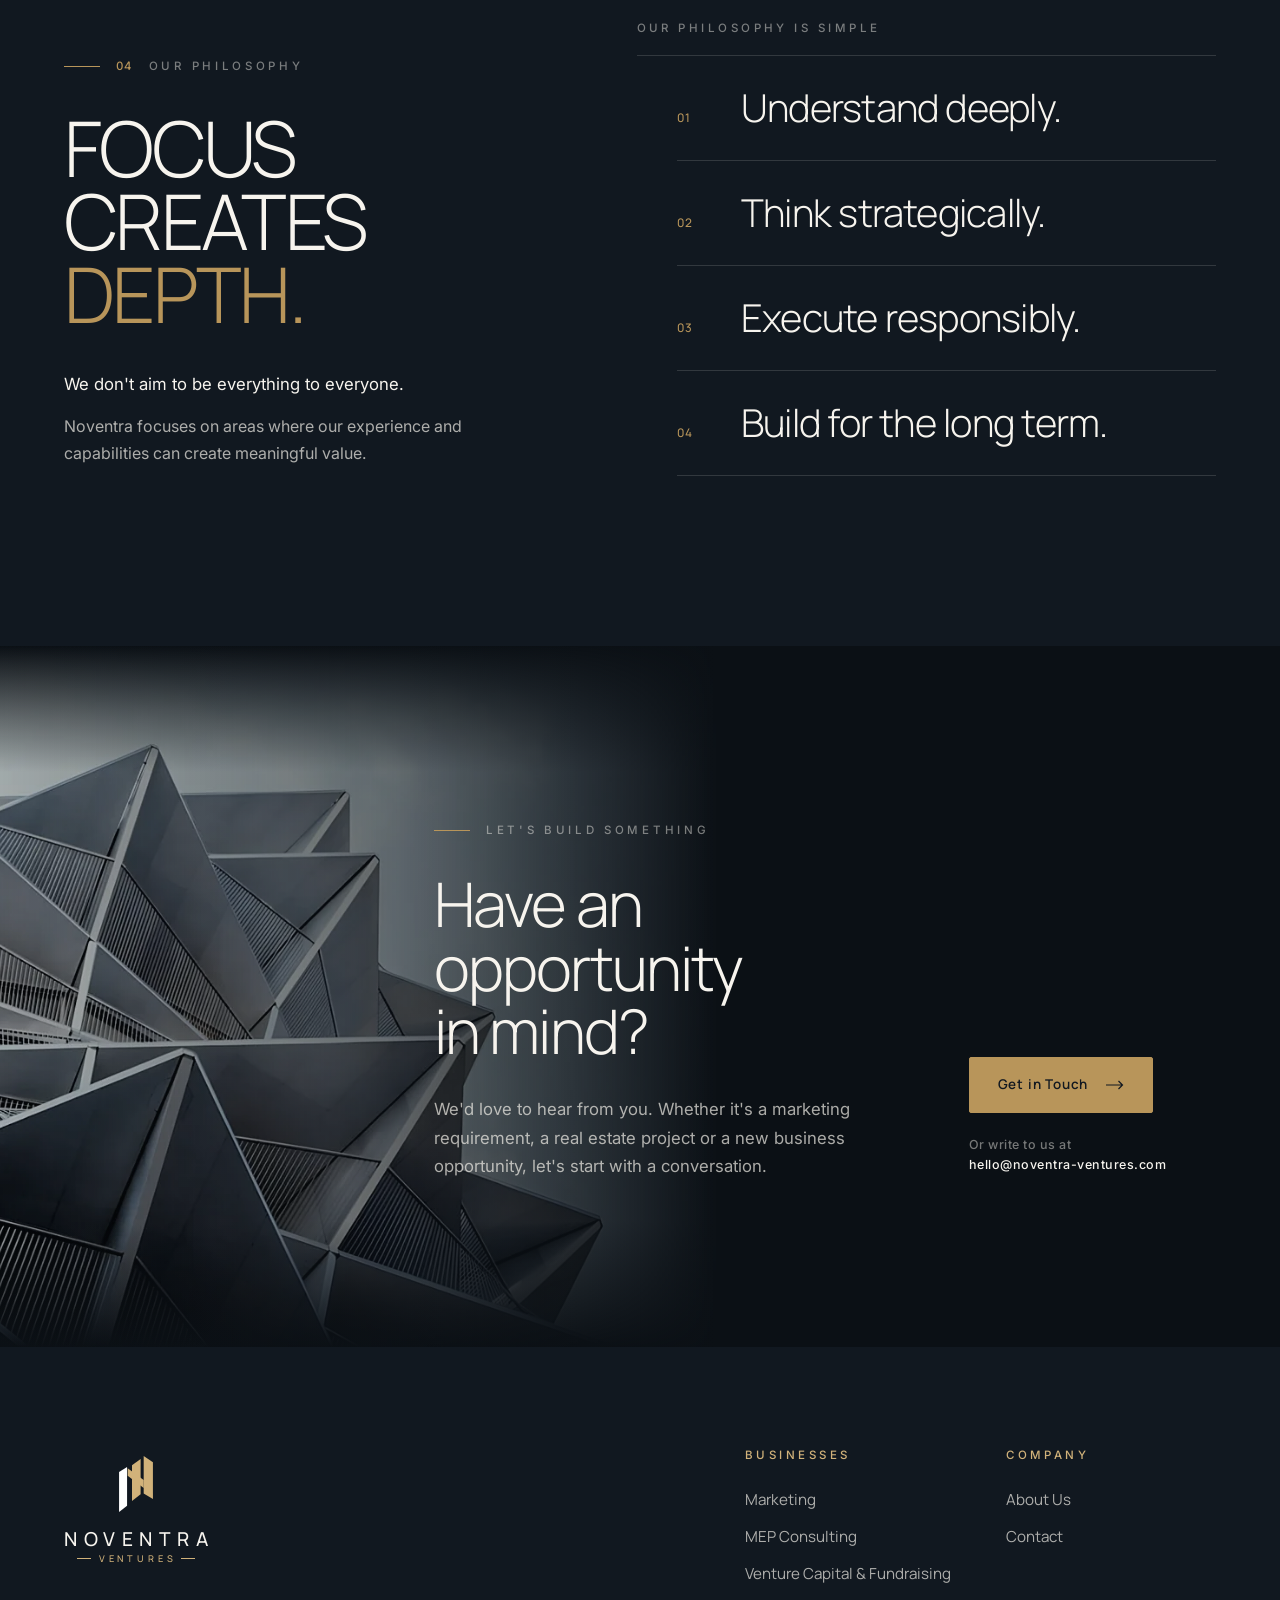
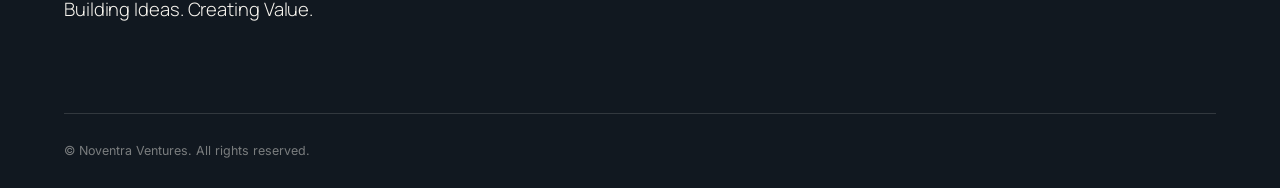
==== commit d22198a8: "Add files via upload" ====
--- a/about.html
+++ b/about.html
@@ -50,6 +50,7 @@
             <div class="dropdown" id="dd-businesses">
               <a href="marketing.html"><span>01</span>Marketing</a>
               <a href="mep.html"><span>02</span>MEP Consulting</a>
+              <a href="venture-capital.html"><span>03</span>Venture Capital &amp; Fundraising</a>
             </div>
           </li>
           <li><a class="nav__link" href="contact.html">Contact</a></li>
@@ -210,6 +211,7 @@
           <ul>
             <li><a href="marketing.html">Marketing</a></li>
             <li><a href="mep.html">MEP Consulting</a></li>
+            <li><a href="venture-capital.html">Venture Capital &amp; Fundraising</a></li>
           </ul>
         </div>
         <div class="footer__col">
--- a/assets/css/styles.css
+++ b/assets/css/styles.css
@@ -1091,3 +1091,275 @@
   .eyebrow { letter-spacing: .18em; }
   .hero__content .eyebrow { letter-spacing: .22em; }
 }
+
+/* ---------- Feature band: hero-style photo, mirrored (image left, fades to the right) ---------- */
+.capabilities--feature { padding-top: 0; }
+.feature-band {
+  position: relative; isolation: isolate; display: flex; align-items: center;
+  min-height: clamp(480px, 46vw, 760px); margin-bottom: clamp(56px, 7vw, 104px); overflow: hidden;
+}
+.feature-band__media { position: absolute; z-index: -1; top: 0; bottom: 0; left: 0; width: 66%; }
+.feature-band__media picture, .feature-band__media img { width: 100%; height: 100%; }
+.feature-band__media img { object-fit: cover; }
+.feature-band__media::after {
+  content: ""; position: absolute; inset: 0;
+  background:
+    linear-gradient(270deg, var(--white) 0%, rgba(255,255,255,.88) 14%, rgba(255,255,255,.4) 34%, rgba(255,255,255,0) 54%),
+    linear-gradient(0deg, var(--white) 0%, rgba(255,255,255,0) 18%),
+    linear-gradient(180deg, rgba(255,255,255,.5) 0%, rgba(255,255,255,0) 14%);
+}
+.feature-band__inner { display: flex; justify-content: flex-end; }
+.feature-band__text { width: min(100%, 540px); display: grid; gap: 0; }
+.feature-band__text .h2 { margin-top: 32px; }
+.feature-band__text .lead { margin-top: 32px; }
+
+@media (min-width: 961px) and (max-width: 1279px) {
+  .feature-band__media { width: 60%; }
+  .feature-band__text { width: min(100%, 440px); }
+}
+@media (max-width: 960px) {
+  .feature-band { display: block; min-height: 0; margin-bottom: 48px; }
+  .feature-band__media { position: relative; width: 100%; height: clamp(300px, 62vw, 520px); }
+  .feature-band__media::after {
+    background:
+      linear-gradient(180deg, rgba(255,255,255,0) 0%, rgba(255,255,255,0) 55%, var(--white) 100%),
+      linear-gradient(180deg, rgba(255,255,255,.45) 0%, rgba(255,255,255,0) 18%);
+  }
+  .feature-band__inner { display: block; margin-top: -48px; position: relative; }
+  .feature-band__text { width: 100%; }
+}
+@media (max-width: 960px) and (orientation: landscape) and (max-height: 540px) {
+  .feature-band { display: flex; min-height: 100svh; }
+  .feature-band__media { position: absolute; width: 58%; height: auto; }
+  .feature-band__media::after { background: linear-gradient(270deg, var(--white) 0%, rgba(255,255,255,.85) 18%, rgba(255,255,255,.3) 45%, rgba(255,255,255,0) 66%); }
+  .feature-band__inner { display: flex; margin-top: 0; }
+  .feature-band__text { width: 46%; }
+}
+
+/* ---------- Capability boxes (Marketing: What We Do · MEP: Our Expertise) ---------- */
+.capability-grid { gap: clamp(16px, 1.8vw, 28px); align-items: stretch; }
+.capability {
+  position: relative; display: flex; flex-direction: column; gap: 12px;
+  padding: clamp(28px, 2.6vw, 40px) clamp(24px, 2.4vw, 36px) clamp(30px, 2.8vw, 44px);
+  background: var(--ivory);
+  border: 1px solid var(--mist); border-top: 1px solid var(--mist);
+  border-radius: var(--radius);
+  transition: transform var(--dur-slow) var(--ease), border-color var(--dur-slow) var(--ease), box-shadow var(--dur-slow) var(--ease), background-color var(--dur-slow) var(--ease);
+}
+.capability::before {
+  content: ""; position: absolute; top: -1px; left: -1px; right: -1px; height: 2px;
+  background: var(--gold); transform: scaleX(.18); transform-origin: left;
+  transition: transform var(--dur-slow) var(--ease);
+}
+.capability__title::before { display: none; }
+.capability__title { margin: 0 0 4px; font-size: clamp(1.08rem, 1.2vw, 1.2rem); }
+.capability__num { font: 500 .74rem/1 var(--font-display); letter-spacing: .16em; color: var(--gold); font-variant-numeric: tabular-nums; margin-bottom: 18px; }
+.capability:hover {
+  transform: translateY(-4px); background: var(--white);
+  border-color: rgba(184, 149, 90, .45);
+  box-shadow: 0 22px 40px -30px rgba(17, 24, 32, .35);
+}
+.capability:hover::before { transform: scaleX(1); }
+@media (hover: none) {
+  .capability:hover { transform: none; box-shadow: none; }
+}
+
+/* ---------- Hero label ("BUILDING", "01 ABOUT US"…) — stronger visibility ---------- */
+.hero__content .eyebrow {
+  font-family: var(--font-display); font-weight: 700; font-size: .82rem;
+  color: var(--ink); letter-spacing: .38em;
+}
+.hero__content .eyebrow::before { width: 40px; height: 2px; }
+.hero__content .eyebrow__index { color: var(--gold); font-weight: 700; }
+
+@media (max-width: 960px) {
+  /* Text block starts on the ivory, not over the photo */
+  .hero__content, .hero--page .hero__content { margin-top: -6px; }
+  .hero__media::before, .hero--page .hero__media::before {
+    background: linear-gradient(180deg, rgba(247,244,238,.55) 0%, rgba(247,244,238,0) 20%, rgba(247,244,238,0) 70%, var(--ivory) 100%);
+  }
+  .hero__content .eyebrow { font-size: .86rem; letter-spacing: .32em; margin-bottom: 20px; }
+}
+@media (max-width: 420px) {
+  .hero__content .eyebrow { font-size: .8rem; letter-spacing: .26em; }
+}
+@media (max-width: 960px) and (orientation: landscape) and (max-height: 540px) {
+  .hero__media::before, .hero--page .hero__media::before {
+    background: linear-gradient(90deg, var(--ivory) 0%, rgba(247,244,238,.88) 20%, rgba(247,244,238,.4) 48%, rgba(247,244,238,0) 72%);
+  }
+  .hero__content, .hero--page .hero__content { margin-top: 0; }
+}
+
+/* ---------- Who We Are (home): photo on the left fading to the right, content on the right ---------- */
+@media (min-width: 961px) {
+  .who__grid { position: relative; isolation: isolate; grid-template-columns: minmax(0, 1fr) minmax(0, 1fr); }
+  .who__media {
+    position: absolute; z-index: -1; top: 0; bottom: 0; left: 0; width: 64%;
+    grid-column: auto; grid-row: auto;
+  }
+  .who__media::after {
+    content: ""; position: absolute; inset: 0; pointer-events: none;
+    background:
+      linear-gradient(270deg, var(--ivory) 0%, rgba(247,244,238,.92) 14%, rgba(247,244,238,.45) 34%, rgba(247,244,238,0) 56%),
+      linear-gradient(180deg, rgba(247,244,238,.35) 0%, rgba(247,244,238,0) 16%, rgba(247,244,238,0) 84%, rgba(247,244,238,.5) 100%);
+  }
+  .who__text {
+    grid-column: 2;
+    padding: var(--section-y) max(var(--gutter), calc(100% - var(--maxw) / 2)) var(--section-y) clamp(24px, 3vw, 56px);
+  }
+  .who__caption {
+    left: clamp(24px, 3.4vw, 56px); right: auto; top: clamp(40px, 6vw, 96px);
+    align-items: flex-start; text-align: left; z-index: 1;
+  }
+}
+/* Leave room for the right-hand section indicator on wide screens */
+@media (min-width: 1180px) {
+  .who__text { padding-right: max(clamp(96px, 8vw, 150px), calc(100% - var(--maxw) / 2)); }
+}
+/* Phones and tablets: photo first, fading down into the text */
+@media (max-width: 960px) {
+  .who__media { order: -1; position: relative; }
+  .who__media::after {
+    content: ""; position: absolute; inset: 0; pointer-events: none;
+    background: linear-gradient(180deg, rgba(247,244,238,0) 0%, rgba(247,244,238,0) 60%, var(--ivory) 100%);
+  }
+  .who__text { padding-top: 24px; }
+  .who__caption { left: var(--gutter); right: auto; align-items: flex-start; text-align: left; }
+}
+@media (min-width: 1180px) {
+  .who__text { padding-right: max(clamp(130px, 11vw, 190px), calc(100% - var(--maxw) / 2)); }
+}
+
+/* ---------- Home · Our Businesses: two full-width bands ---------- */
+.businesses { padding-bottom: clamp(48px, 6vw, 96px); }
+.businesses .section-head { margin-bottom: clamp(32px, 4vw, 56px); }
+.biz-band {
+  position: relative; isolation: isolate; display: flex; align-items: center;
+  min-height: clamp(500px, 44vw, 740px);
+}
+.biz-band + .biz-band { margin-top: clamp(8px, 1.5vw, 24px); }
+.biz-band__media { position: absolute; z-index: -1; top: 0; bottom: 0; width: 64%; }
+.biz-band__media picture, .biz-band__media img { width: 100%; height: 100%; }
+.biz-band__media img { object-fit: cover; transition: transform 600ms var(--ease); }
+.biz-band:hover .biz-band__media img { transform: scale(1.02); }
+.biz-band__media { overflow: hidden; }
+.biz-band__media::after { content: ""; position: absolute; inset: 0; pointer-events: none; }
+/* Marketing: photo right, fading towards the left */
+.biz-band--media-right .biz-band__media { right: 0; }
+.biz-band--media-right .biz-band__media::after {
+  background:
+    linear-gradient(90deg, var(--ivory) 0%, rgba(247,244,238,.9) 16%, rgba(247,244,238,.45) 36%, rgba(247,244,238,0) 58%),
+    linear-gradient(180deg, var(--ivory) 0%, rgba(247,244,238,0) 14%, rgba(247,244,238,0) 86%, var(--ivory) 100%);
+}
+.biz-band--media-right .biz-band__inner { display: flex; justify-content: flex-start; }
+/* MEP: photo left, fading towards the right */
+.biz-band--media-left .biz-band__media { left: 0; }
+.biz-band--media-left .biz-band__media::after {
+  background:
+    linear-gradient(270deg, var(--ivory) 0%, rgba(247,244,238,.9) 16%, rgba(247,244,238,.45) 36%, rgba(247,244,238,0) 58%),
+    linear-gradient(180deg, var(--ivory) 0%, rgba(247,244,238,0) 14%, rgba(247,244,238,0) 86%, var(--ivory) 100%);
+}
+.biz-band--media-left .biz-band__inner { display: flex; justify-content: flex-end; }
+.biz-band__text { width: min(100%, 500px); display: grid; justify-items: start; gap: 22px; padding-block: 48px; }
+.biz-band__index { display: flex; align-items: center; gap: 14px; font: 600 .78rem/1 var(--font-display); letter-spacing: .3em; text-transform: uppercase; color: var(--text-soft); }
+.biz-band__index b { color: var(--gold); font-weight: 600; letter-spacing: .14em; }
+.biz-band__index::before { content: ""; width: 36px; height: 1px; background: var(--gold); order: -1; }
+.biz-band__title { font: 400 clamp(2rem, 3.4vw, 3.2rem)/1.05 var(--font-display); letter-spacing: .16em; text-transform: uppercase; color: var(--ink); }
+.biz-band__copy { font-size: var(--fs-lead); line-height: 1.7; color: var(--text-muted); max-width: 30em; }
+.biz-band__text .btn { margin-top: 10px; }
+
+@media (min-width: 961px) and (max-width: 1279px) {
+  .biz-band__media { width: 58%; }
+  .biz-band__text { width: min(100%, 420px); }
+}
+@media (min-width: 1180px) {
+  .biz-band--media-left .biz-band__inner { padding-right: max(clamp(130px, 11vw, 190px), var(--gutter)); }
+}
+@media (max-width: 960px) {
+  .biz-band { display: block; min-height: 0; }
+  .biz-band + .biz-band { margin-top: 56px; }
+  .biz-band__media { position: relative; width: 100%; height: clamp(280px, 62vw, 520px); }
+  .biz-band--media-right .biz-band__media::after,
+  .biz-band--media-left .biz-band__media::after {
+    background: linear-gradient(180deg, rgba(247,244,238,.35) 0%, rgba(247,244,238,0) 18%, rgba(247,244,238,0) 62%, var(--ivory) 100%);
+  }
+  .biz-band__inner { display: block !important; margin-top: -36px; position: relative; }
+  .biz-band__text { width: 100%; padding-block: 0; gap: 18px; }
+  .biz-band__title { letter-spacing: .12em; }
+}
+@media (max-width: 420px) {
+  .biz-band__title { font-size: clamp(1.6rem, 8.6vw, 2rem); letter-spacing: .08em; }
+  .biz-band__text .btn { width: 100%; justify-content: space-between; }
+}
+@media (max-width: 960px) and (orientation: landscape) and (max-height: 540px) {
+  .biz-band { display: flex; min-height: 100svh; }
+  .biz-band__media { position: absolute; width: 56%; height: auto; }
+  .biz-band--media-right .biz-band__media::after { background: linear-gradient(90deg, var(--ivory) 0%, rgba(247,244,238,.85) 18%, rgba(247,244,238,.3) 45%, rgba(247,244,238,0) 66%); }
+  .biz-band--media-left .biz-band__media::after { background: linear-gradient(270deg, var(--ivory) 0%, rgba(247,244,238,.85) 18%, rgba(247,244,238,.3) 45%, rgba(247,244,238,0) 66%); }
+  .biz-band__inner { display: flex !important; margin-top: 0; }
+  .biz-band--media-left .biz-band__inner { justify-content: flex-end; }
+  .biz-band__text { width: 46%; }
+}
+@media (min-width: 1180px) {
+  .biz-band--media-left .biz-band__inner { padding-right: max(clamp(170px, 14vw, 240px), calc(100% - var(--maxw) / 2 + 130px)); }
+  .biz-band--media-left .biz-band__text { width: min(100%, 460px); }
+}
+@media (min-width: 1180px) {
+  .biz-band--media-left .biz-band__inner { padding-right: clamp(150px, 11vw, 200px); }
+}
+@media (min-width: 1180px) and (max-width: 1700px) {
+  .biz-band--media-left .biz-band__inner { padding-right: clamp(230px, 17vw, 280px); }
+  .biz-band--media-left .biz-band__text { width: min(100%, 430px); }
+}
+
+/* ---------- Marketing & MEP section 04: dark band, photo left fading into ink on the right ---------- */
+.vfocus-section--dark {
+  position: relative; isolation: isolate; overflow: hidden;
+  background: var(--ink-deep); color: var(--on-dark);
+  padding-block: clamp(112px, 12vw, 190px);
+}
+.vfocus-section--dark .vfocus-section__grid { grid-template-columns: minmax(0, 5fr) minmax(0, 6fr); min-height: clamp(420px, 36vw, 620px); }
+.vfocus-section--dark .vfocus-section__media {
+  position: absolute; z-index: -1; top: 0; bottom: 0; left: 0; width: 58%;
+  aspect-ratio: auto; border-radius: 0; background: var(--ink-deep);
+  opacity: 1; transform: none;
+}
+.vfocus-section--dark .vfocus-section__media img { opacity: .9; }
+.vfocus-section--dark .vfocus-section__media::after {
+  content: ""; position: absolute; inset: 0; pointer-events: none;
+  background:
+    linear-gradient(90deg, rgba(11,16,21,.15) 0%, rgba(11,16,21,.35) 45%, rgba(11,16,21,.85) 78%, var(--ink-deep) 100%),
+    linear-gradient(180deg, var(--ink-deep) 0%, rgba(11,16,21,0) 16%, rgba(11,16,21,0) 84%, var(--ink-deep) 100%);
+}
+.vfocus-section--dark .vfocus-section__text { grid-column: 2; }
+.vfocus-section--dark .h2 { color: var(--on-dark); }
+.vfocus-section--dark .body { color: var(--on-dark-muted); }
+.vfocus-section--dark .vquote { color: var(--on-dark); border-left-color: var(--gold); }
+@media (min-width: 1180px) {
+  .vfocus-section--dark .vfocus-section__text { padding-right: clamp(60px, 6vw, 120px); }
+}
+@media (max-width: 960px) {
+  .vfocus-section--dark { padding-top: clamp(260px, 62vw, 460px); }
+  .vfocus-section--dark .vfocus-section__grid { grid-template-columns: minmax(0, 1fr); min-height: 0; }
+  .vfocus-section--dark .vfocus-section__media { width: 100%; bottom: auto; height: clamp(300px, 70vw, 520px); }
+  .vfocus-section--dark .vfocus-section__media::after {
+    background: linear-gradient(180deg, rgba(11,16,21,.25) 0%, rgba(11,16,21,.2) 50%, var(--ink-deep) 100%);
+  }
+  .vfocus-section--dark .vfocus-section__text { grid-column: 1; }
+}
+
+/* ---------- Venture Capital & Fundraising page ---------- */
+.capabilities--ivory { background: var(--ivory); }
+.capabilities--ivory .capability { background: var(--white); }
+.section-head__aside .lead + .body { margin-top: -10px; }
+.vc-note {
+  margin-top: clamp(32px, 4vw, 56px); max-width: 46em; padding-left: 20px; border-left: 1px solid var(--gold);
+  font: 300 clamp(1.05rem, 1.4vw, 1.25rem)/1.55 var(--font-display); color: var(--ink);
+}
+.vc-email { margin-top: 6px; font-size: .92rem; color: var(--on-dark-muted); }
+.vc-email a { color: var(--on-dark); border-bottom: 1px solid var(--rule-dark); padding-block: 6px; }
+.vc-email a:hover { border-color: var(--gold); }
+.vc-disclaimer { margin-top: 18px; padding-top: 18px; border-top: 1px solid var(--rule-dark); max-width: 40em; font-size: .78rem; line-height: 1.6; color: var(--on-dark-soft); }
+.vfocus-section--dark .vfocus-section__text .vquote { max-width: 24em; }
+.vapproach__title--long { font-size: clamp(2.4rem, 4.2vw, 4rem); }
+@media (max-width: 420px) { .vapproach__title--long { font-size: clamp(1.7rem, 8vw, 2.2rem); } }
